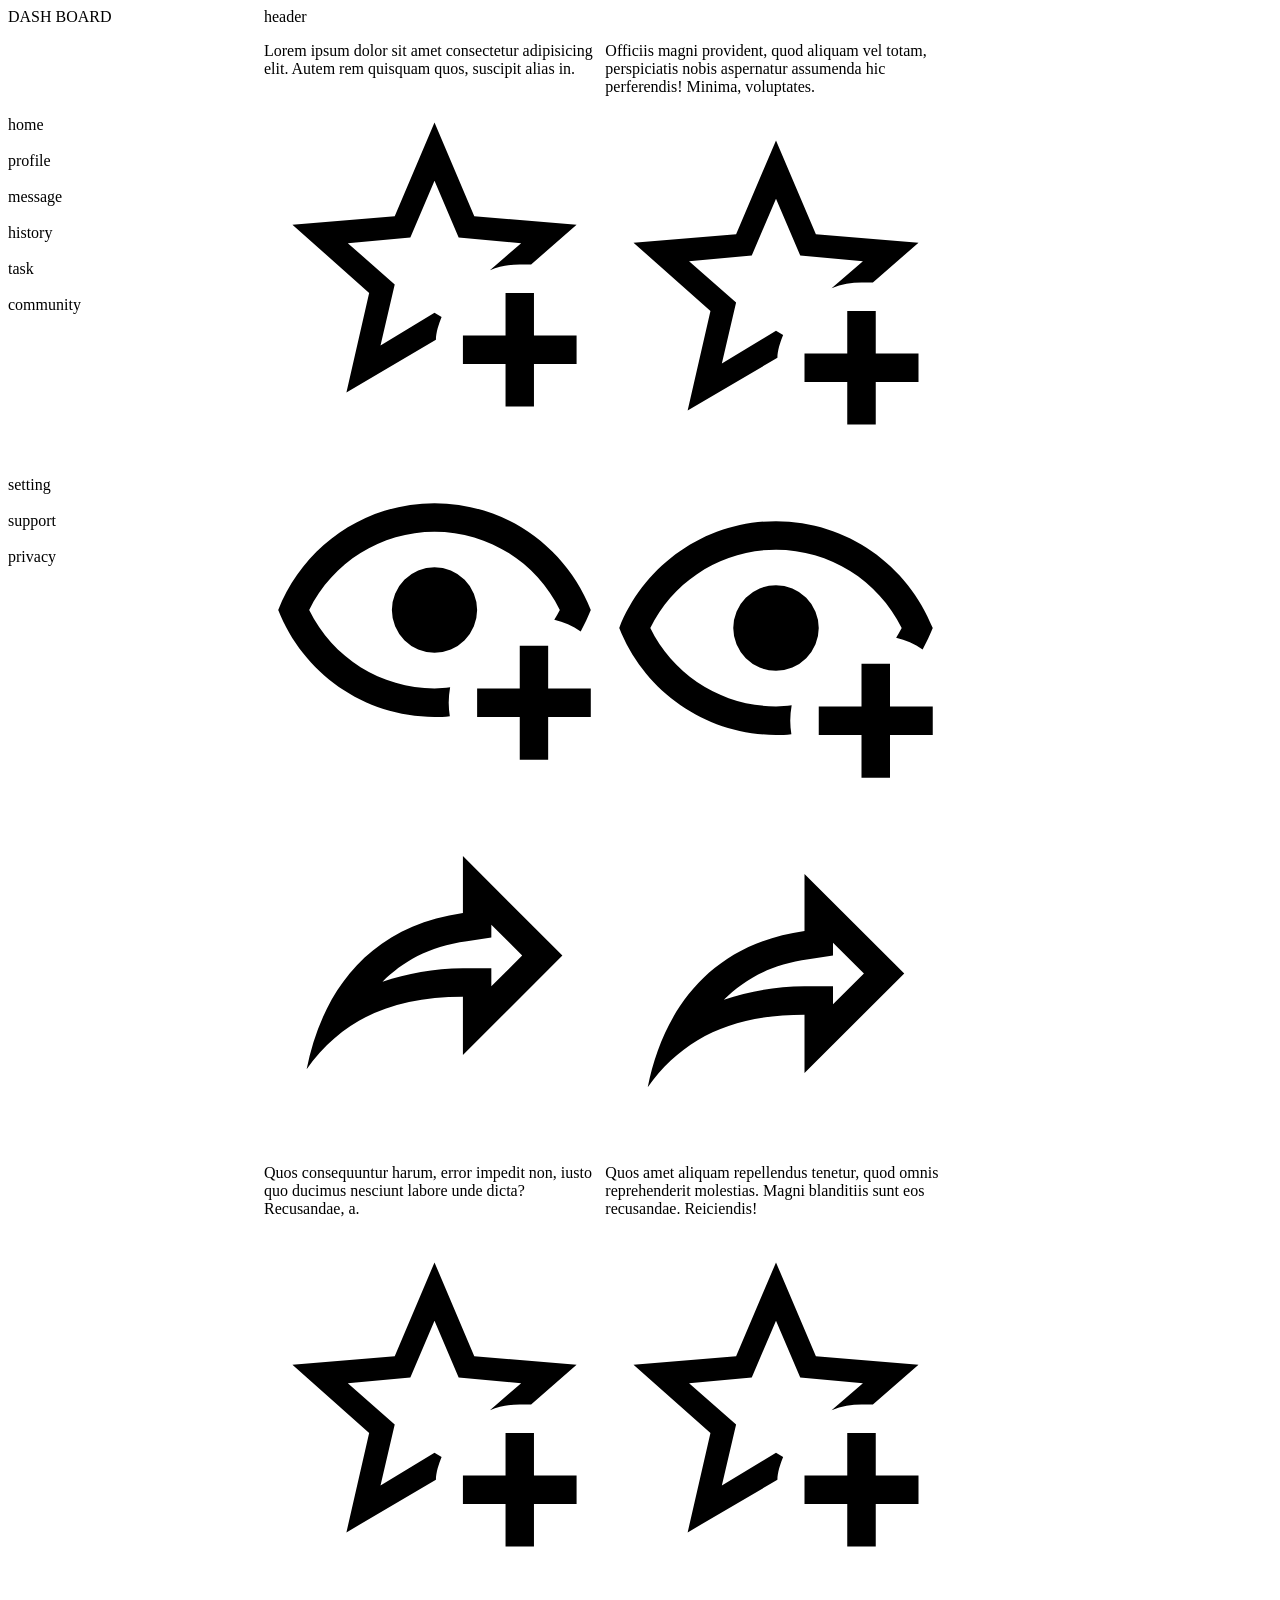
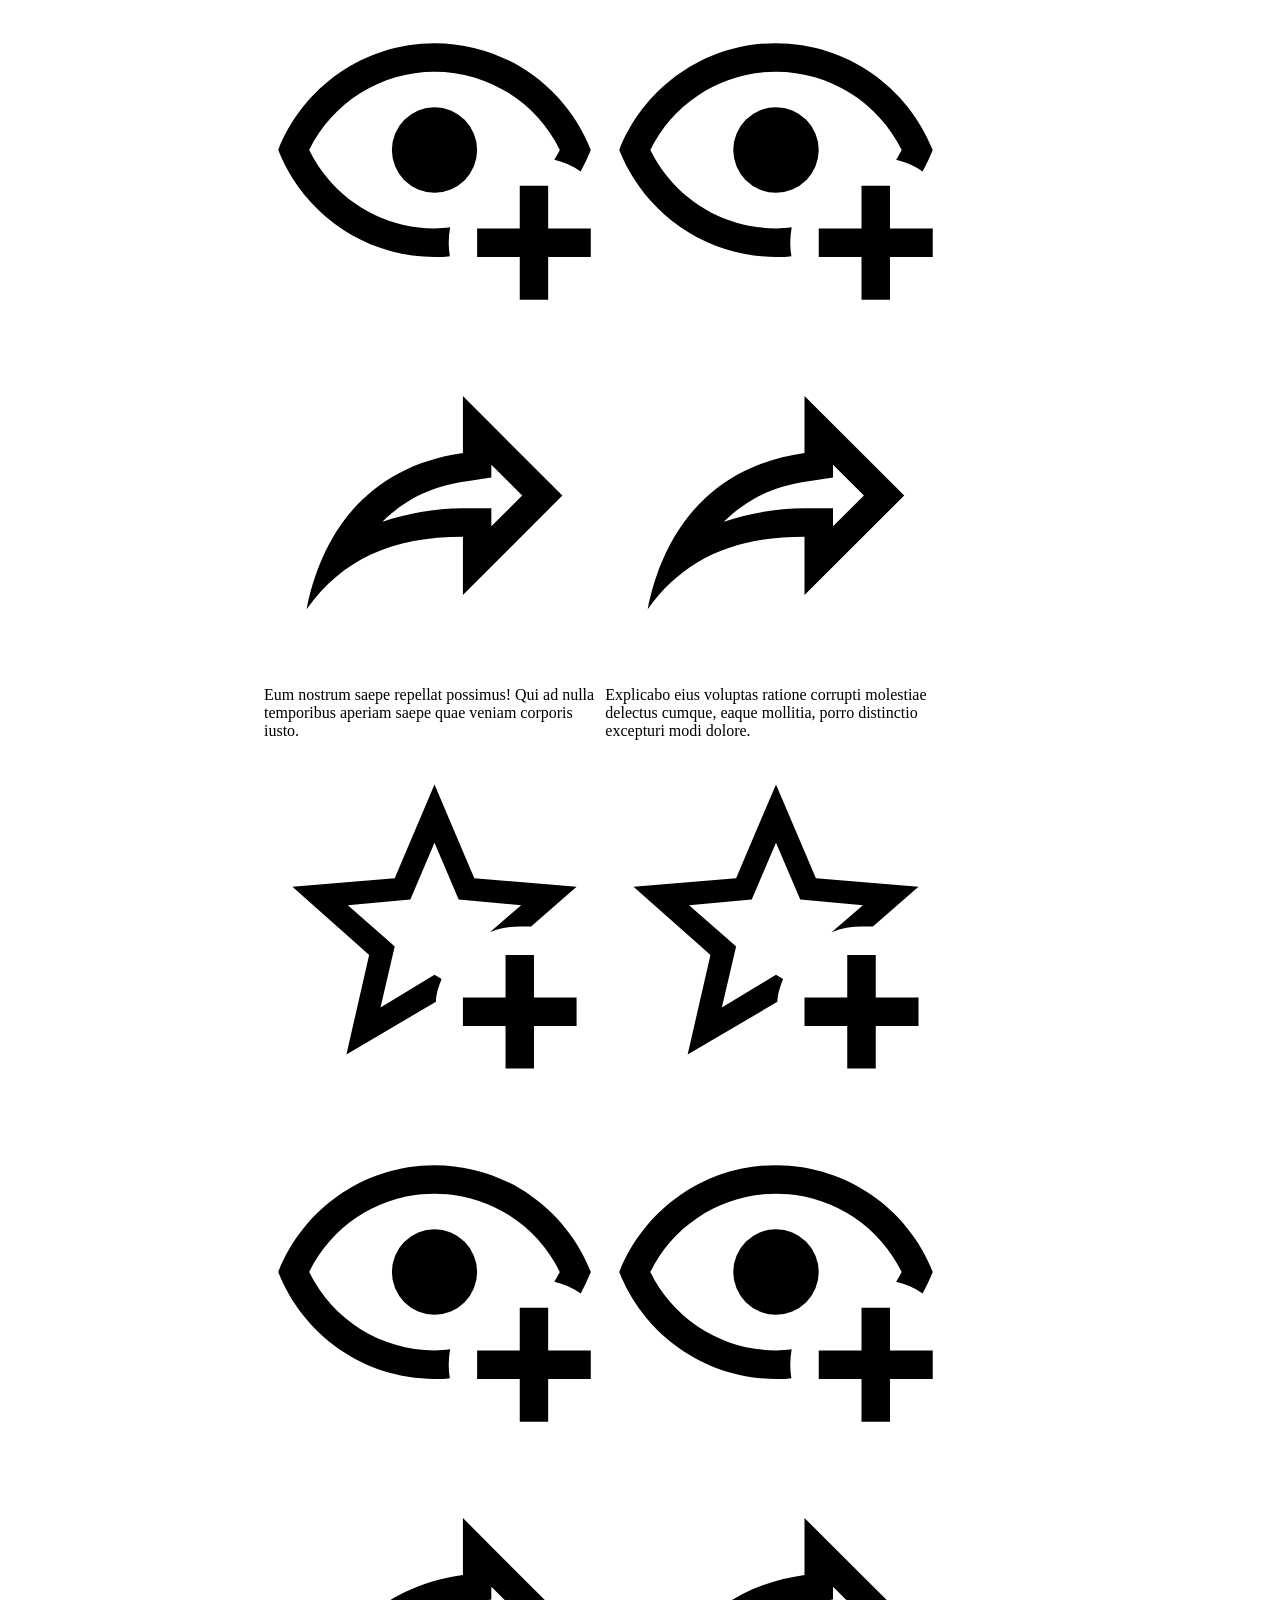
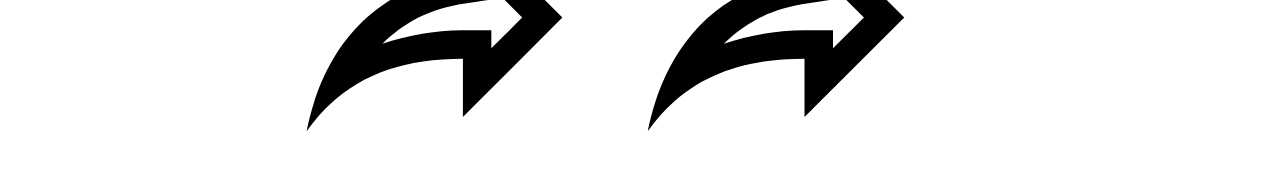
==== index.html @ f1c16de3 "working on add icons to cards" ====
<!DOCTYPE html>
<html lang="en">
<head>
    <meta charset="UTF-8">
    <meta name="viewport" content="width=device-width, initial-scale=1.0">
    <title>Document</title>
    <link rel="stylesheet" href="style.css">
</head>
<body>
    <div id="sidebar">
        <div id="dashboard">DASH BOARD</div>
        <div id="navigation">
            <div>
                <img src="" alt="">
                <div>home</div>
            </div>
            <div>
                <img src="" alt="">
                <div>profile</div>
            </div>
            <div>
                <img src="" alt="">
                <div>message</div>
            </div>
            <div>
                <img src="" alt="">
                <div>history</div>
            </div>
            <div>
                <img src="" alt="">
                <div>task</div>
            </div>
            <div>
                <img src="" alt="">
                <div>community</div>
            </div>
            
        </div>
        <div id="personal_brand">
                <div>
                    <img src="" alt="">
                    <div>setting</div>
                </div>
                <div>
                    <img src="" alt="">
                    <div>support</div>
                </div>
                <div>
                    <img src="" alt="">
                    <div>privacy</div>
                </div>
        </div>
    </div>
    <div>
        <div id="header">header</div>
        <div id="main_content">

                <div id="cards_container">
                    <div class="card">
                        <div>
                            <p class="project_heading"></p>
                            <p class="project_des">Lorem ipsum dolor sit amet consectetur adipisicing elit. Autem rem quisquam quos, suscipit alias in.</p>
                        </div>
                        <div><img src="svgs/star.svg" alt="star logo"><img src="svgs/eye.svg" alt="eye logo"><img src="svgs/share.svg" alt="share logo"></div>
                    </div>
                    <div class="card">
                        <div>
                            <p class="project_heading"></p>
                            <p class="project_des">Officiis magni provident, quod aliquam vel totam, perspiciatis nobis aspernatur assumenda hic perferendis! Minima, voluptates.</p>
                        </div>
                        <div><img src="svgs/star.svg" alt="star logo"><img src="svgs/eye.svg" alt="eye logo"><img src="svgs/share.svg" alt="share logo"></div>
                    </div>
                    <div class="card">
                        <div>
                            <p class="project_heading"></p>
                            <p class="project_des">Quos consequuntur harum, error impedit non, iusto quo ducimus nesciunt labore unde dicta? Recusandae, a.</p>
                        </div>
                        <div><img src="svgs/star.svg" alt="star logo"><img src="svgs/eye.svg" alt="eye logo"><img src="svgs/share.svg" alt="share logo"></div>
                    </div>
                    <div class="card">
                        <div>
                            <p class="project_heading"></p>
                            <p class="project_des">Quos amet aliquam repellendus tenetur, quod omnis reprehenderit molestias. Magni blanditiis sunt eos recusandae. Reiciendis!</p>
                        </div>
                        <div><img src="svgs/star.svg" alt="star logo"><img src="svgs/eye.svg" alt="eye logo"><img src="svgs/share.svg" alt="share logo"></div>
                    </div>
                    <div class="card">
                        <div>
                            <p class="project_heading"></p>
                            <p class="project_des">Eum nostrum saepe repellat possimus! Qui ad nulla temporibus aperiam saepe quae veniam corporis iusto.</p>
                        </div>
                        <div><img src="svgs/star.svg" alt="star logo"><img src="svgs/eye.svg" alt="eye logo"><img src="svgs/share.svg" alt="share logo"></div>
                    </div>
                    <div class="card">
                        <div>
                            <p class="project_heading"></p>
                            <p class="project_des">Explicabo eius voluptas ratione corrupti molestiae delectus cumque, eaque mollitia, porro distinctio excepturi modi dolore.</p>
                        </div>
                        <div><img src="svgs/star.svg" alt="star logo"><img src="svgs/eye.svg" alt="eye logo"><img src="svgs/share.svg" alt="share logo"></div>
                    </div>
                </div>
                <div id="extra_content">
                    <div class="extra"></div>
                    <div class="extra"></div>
                </div>
            

        </div>
    </div>
    
</body>
</html>
---- style.css ----
body{
    display:grid;
    grid-template-columns: 1fr 4fr;
    height: 100vh;
    width: 100vw;

}
#sidebar{
    height: 100vh;
    display:grid;
    grid-template-rows: 10% 40% 50%;



}   
#main_content
{
    display:grid;
    grid-template-columns: 2fr 1fr;


}
#cards_container{
    display:grid;
    grid-template-columns: repeat(2, 1fr);
    grid-template-rows: repeat(3, 1fr);

}
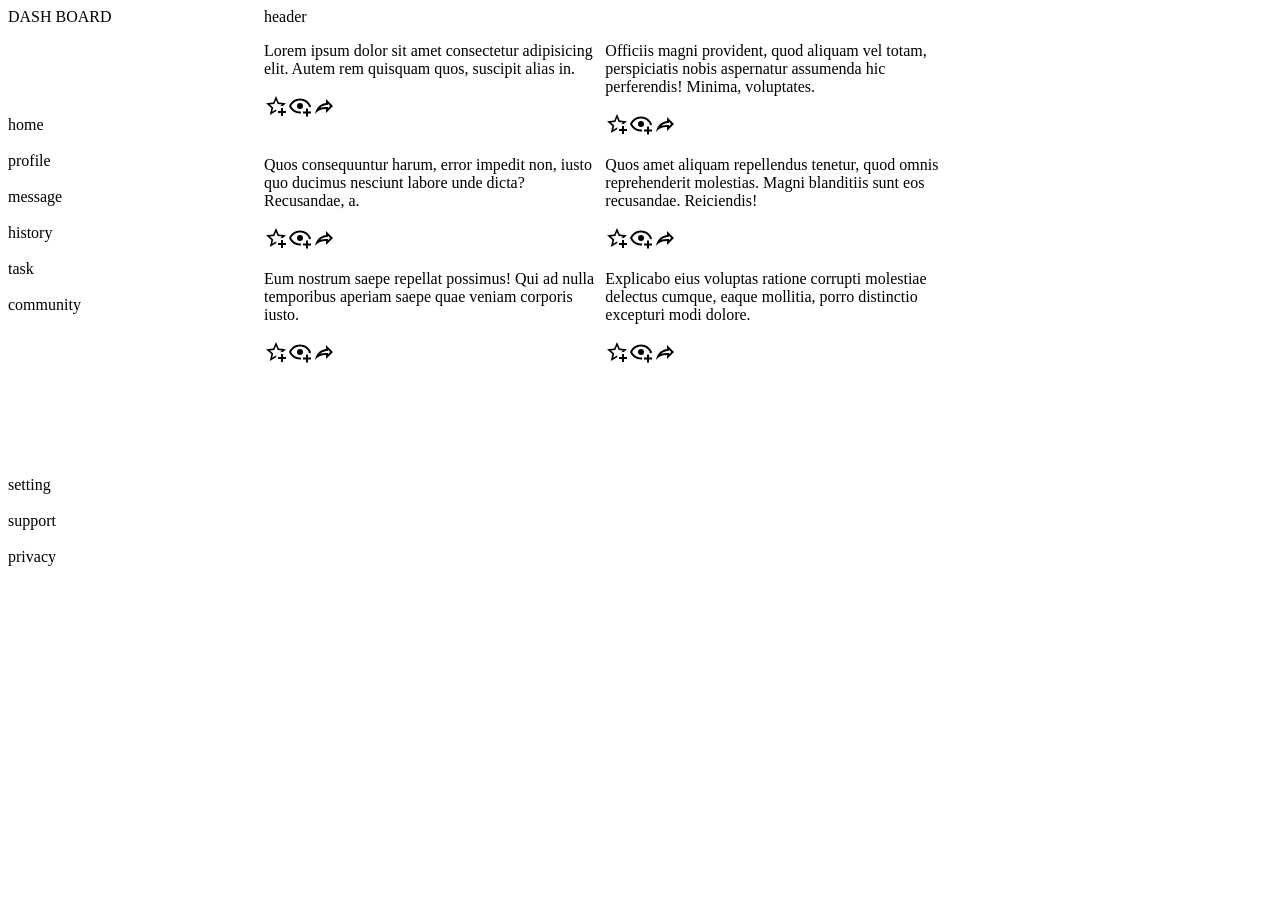
==== commit 0a3558ab: "adding icon class to remaining svgs" ====
--- a/index.html
+++ b/index.html
@@ -61,42 +61,42 @@
                             <p class="project_heading"></p>
                             <p class="project_des">Lorem ipsum dolor sit amet consectetur adipisicing elit. Autem rem quisquam quos, suscipit alias in.</p>
                         </div>
-                        <div><img src="svgs/star.svg" alt="star logo"><img src="svgs/eye.svg" alt="eye logo"><img src="svgs/share.svg" alt="share logo"></div>
+                        <div><img class="icon"  src="svgs/star.svg" alt="star logo"><img class="icon" src="svgs/eye.svg" alt="eye logo"><img  class="icon" src="svgs/share.svg" alt="share logo"></div>
                     </div>
                     <div class="card">
                         <div>
                             <p class="project_heading"></p>
                             <p class="project_des">Officiis magni provident, quod aliquam vel totam, perspiciatis nobis aspernatur assumenda hic perferendis! Minima, voluptates.</p>
                         </div>
-                        <div><img src="svgs/star.svg" alt="star logo"><img src="svgs/eye.svg" alt="eye logo"><img src="svgs/share.svg" alt="share logo"></div>
+                        <div><img class="icon" src="svgs/star.svg" alt="star logo"><img class="icon" src="svgs/eye.svg" alt="eye logo"><img class="icon" src="svgs/share.svg" alt="share logo"></div>
                     </div>
                     <div class="card">
                         <div>
                             <p class="project_heading"></p>
                             <p class="project_des">Quos consequuntur harum, error impedit non, iusto quo ducimus nesciunt labore unde dicta? Recusandae, a.</p>
                         </div>
-                        <div><img src="svgs/star.svg" alt="star logo"><img src="svgs/eye.svg" alt="eye logo"><img src="svgs/share.svg" alt="share logo"></div>
+                        <div><img class="icon" src="svgs/star.svg" alt="star logo"><img class="icon" src="svgs/eye.svg" alt="eye logo"><img class="icon" src="svgs/share.svg" alt="share logo"></div>
                     </div>
                     <div class="card">
                         <div>
                             <p class="project_heading"></p>
                             <p class="project_des">Quos amet aliquam repellendus tenetur, quod omnis reprehenderit molestias. Magni blanditiis sunt eos recusandae. Reiciendis!</p>
                         </div>
-                        <div><img src="svgs/star.svg" alt="star logo"><img src="svgs/eye.svg" alt="eye logo"><img src="svgs/share.svg" alt="share logo"></div>
+                        <div><img class="icon" src="svgs/star.svg" alt="star logo"><img class="icon" src="svgs/eye.svg" alt="eye logo"><img class="icon" src="svgs/share.svg" alt="share logo"></div>
                     </div>
                     <div class="card">
                         <div>
                             <p class="project_heading"></p>
                             <p class="project_des">Eum nostrum saepe repellat possimus! Qui ad nulla temporibus aperiam saepe quae veniam corporis iusto.</p>
                         </div>
-                        <div><img src="svgs/star.svg" alt="star logo"><img src="svgs/eye.svg" alt="eye logo"><img src="svgs/share.svg" alt="share logo"></div>
+                        <div><img class="icon"  src="svgs/star.svg" alt="star logo"><img class="icon" src="svgs/eye.svg" alt="eye logo"><img class="icon" src="svgs/share.svg" alt="share logo"></div>
                     </div>
                     <div class="card">
                         <div>
                             <p class="project_heading"></p>
                             <p class="project_des">Explicabo eius voluptas ratione corrupti molestiae delectus cumque, eaque mollitia, porro distinctio excepturi modi dolore.</p>
                         </div>
-                        <div><img src="svgs/star.svg" alt="star logo"><img src="svgs/eye.svg" alt="eye logo"><img src="svgs/share.svg" alt="share logo"></div>
+                        <div><img class="icon" src="svgs/star.svg" alt="star logo"><img class="icon" src="svgs/eye.svg" alt="eye logo"><img class="icon" src="svgs/share.svg" alt="share logo"></div>
                     </div>
                 </div>
                 <div id="extra_content">
--- a/style.css
+++ b/style.css
@@ -26,4 +26,7 @@
     grid-template-rows: repeat(3, 1fr);
 
 }
-
+.icon{
+    width: 24px;
+    height: 24px;
+}
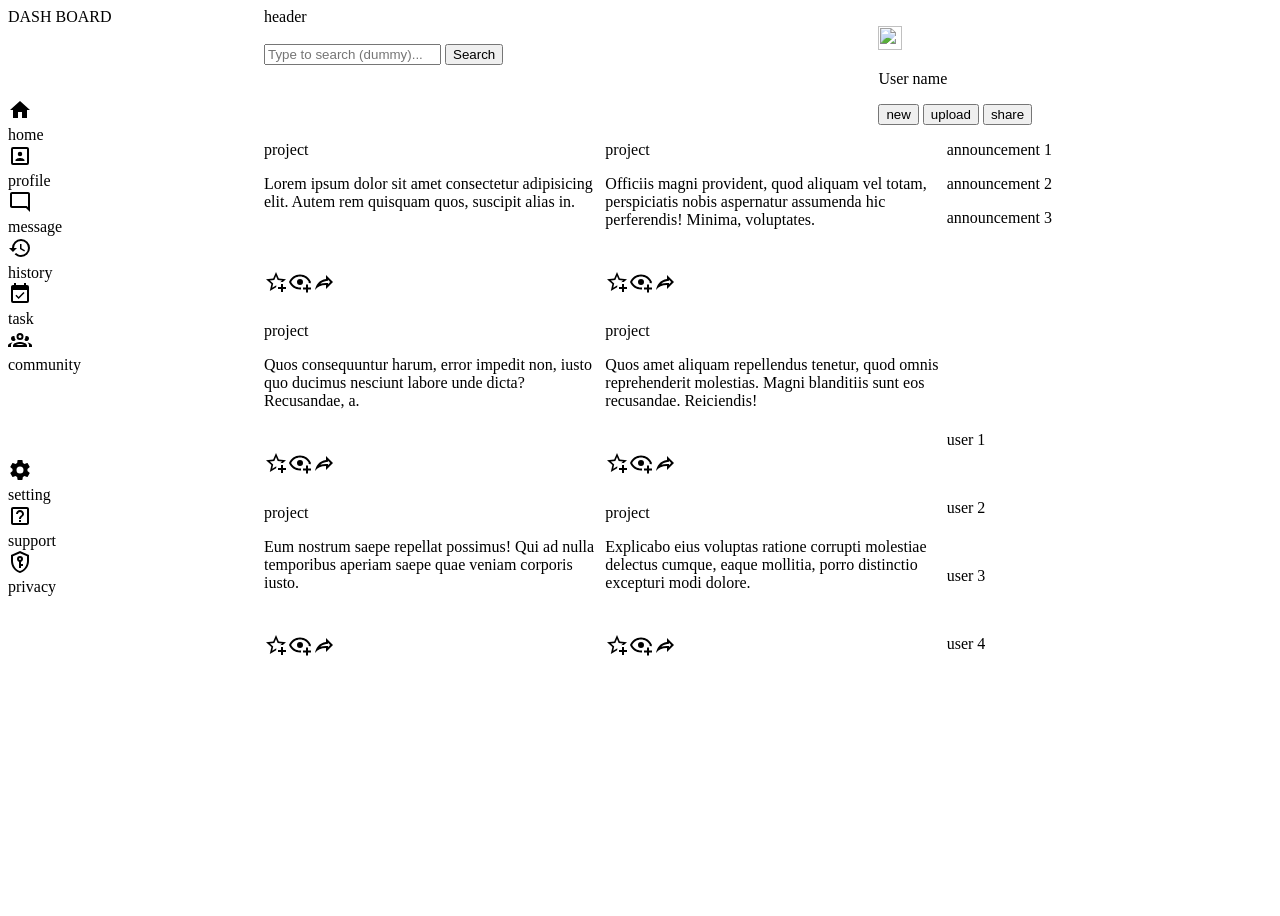
==== commit b7a06942: "defined header elements" ====
--- a/index.html
+++ b/index.html
@@ -11,97 +11,180 @@
         <div id="dashboard">DASH BOARD</div>
         <div id="navigation">
             <div>
-                <img src="" alt="">
+                <img class='icon' src="svgs/home.svg" alt="">
                 <div>home</div>
             </div>
             <div>
-                <img src="" alt="">
+                <img class='icon' src="svgs/profile.svg" alt="">
                 <div>profile</div>
             </div>
             <div>
-                <img src="" alt="">
+                <img class='icon' src="svgs/message.svg" alt="">
                 <div>message</div>
             </div>
             <div>
-                <img src="" alt="">
+                <img class='icon' src="svgs/history.svg" alt="">
                 <div>history</div>
             </div>
             <div>
-                <img src="" alt="">
+                <img class='icon' src="svgs/task.svg" alt="">
                 <div>task</div>
             </div>
             <div>
-                <img src="" alt="">
+                <img class='icon' src="svgs/community.svg" alt="">
                 <div>community</div>
             </div>
             
         </div>
         <div id="personal_brand">
                 <div>
-                    <img src="" alt="">
+                    <img class='icon' src="svgs/setting.svg" alt="">
                     <div>setting</div>
                 </div>
                 <div>
-                    <img src="" alt="">
+                    <img class='icon' src="svgs/support.svg" alt="">
                     <div>support</div>
                 </div>
                 <div>
-                    <img src="" alt="">
+                    <img class='icon' src="svgs/privacy.svg" alt="">
                     <div>privacy</div>
                 </div>
         </div>
     </div>
     <div>
-        <div id="header">header</div>
+        <div id="header">header
+            <div class="upper">
+                <div>
+                    <img src="" alt="">
+                    <div>
+                        <search>
+                              <!-- 1. Changed action to '#' and added an inline layout preventer -->
+                              <form onsubmit="return false;" class="search-container">
+                                <div class="search-wrapper">
+                                  <input 
+                                    type="search" 
+                                    placeholder="Type to search (dummy)..." 
+                                    aria-label="Search site"
+                                    required
+                                  />
+                                  <!-- 2. Changed type to 'button' so it does not submit a form -->
+                                  <button type="button" class="search-btn">Search</button>
+                                </div>
+                              </form>
+                        </search>
+                    </div>
+                </div>
+                <div>
+                    <img src="" alt="" class="icon"><img src="" alt="" class="it_user_dp">
+                    <p class="it_user_name"> User name</p>
+                </div>
+            </div>
+            <div class="lower">
+                <div class="hi">
+                    <div class="dp">
+                        <img src="" alt="">             
+                    </div>
+                    <div>
+                        <div></div>
+                        <div></div>
+                    </div>
+                </div>
+                <div class="btns">
+                    <button>new</button>
+                    <button>upload</button>
+                    <button>share</button>
+                </div>
+            </div>
+        </div>
         <div id="main_content">
 
                 <div id="cards_container">
                     <div class="card">
                         <div>
-                            <p class="project_heading"></p>
+                            <p class="project_heading">project</p>
                             <p class="project_des">Lorem ipsum dolor sit amet consectetur adipisicing elit. Autem rem quisquam quos, suscipit alias in.</p>
                         </div>
                         <div><img class="icon"  src="svgs/star.svg" alt="star logo"><img class="icon" src="svgs/eye.svg" alt="eye logo"><img  class="icon" src="svgs/share.svg" alt="share logo"></div>
                     </div>
                     <div class="card">
                         <div>
-                            <p class="project_heading"></p>
+                            <p class="project_heading">project </p>
                             <p class="project_des">Officiis magni provident, quod aliquam vel totam, perspiciatis nobis aspernatur assumenda hic perferendis! Minima, voluptates.</p>
                         </div>
                         <div><img class="icon" src="svgs/star.svg" alt="star logo"><img class="icon" src="svgs/eye.svg" alt="eye logo"><img class="icon" src="svgs/share.svg" alt="share logo"></div>
                     </div>
                     <div class="card">
                         <div>
-                            <p class="project_heading"></p>
+                            <p class="project_heading">project </p>
                             <p class="project_des">Quos consequuntur harum, error impedit non, iusto quo ducimus nesciunt labore unde dicta? Recusandae, a.</p>
                         </div>
                         <div><img class="icon" src="svgs/star.svg" alt="star logo"><img class="icon" src="svgs/eye.svg" alt="eye logo"><img class="icon" src="svgs/share.svg" alt="share logo"></div>
                     </div>
                     <div class="card">
                         <div>
-                            <p class="project_heading"></p>
+                            <p class="project_heading"> project</p>
                             <p class="project_des">Quos amet aliquam repellendus tenetur, quod omnis reprehenderit molestias. Magni blanditiis sunt eos recusandae. Reiciendis!</p>
                         </div>
                         <div><img class="icon" src="svgs/star.svg" alt="star logo"><img class="icon" src="svgs/eye.svg" alt="eye logo"><img class="icon" src="svgs/share.svg" alt="share logo"></div>
                     </div>
                     <div class="card">
                         <div>
-                            <p class="project_heading"></p>
+                            <p class="project_heading">project</p>
                             <p class="project_des">Eum nostrum saepe repellat possimus! Qui ad nulla temporibus aperiam saepe quae veniam corporis iusto.</p>
                         </div>
                         <div><img class="icon"  src="svgs/star.svg" alt="star logo"><img class="icon" src="svgs/eye.svg" alt="eye logo"><img class="icon" src="svgs/share.svg" alt="share logo"></div>
                     </div>
                     <div class="card">
                         <div>
-                            <p class="project_heading"></p>
+                            <p class="project_heading"> project</p>
                             <p class="project_des">Explicabo eius voluptas ratione corrupti molestiae delectus cumque, eaque mollitia, porro distinctio excepturi modi dolore.</p>
                         </div>
                         <div><img class="icon" src="svgs/star.svg" alt="star logo"><img class="icon" src="svgs/eye.svg" alt="eye logo"><img class="icon" src="svgs/share.svg" alt="share logo"></div>
                     </div>
                 </div>
                 <div id="extra_content">
-                    <div class="extra"></div>
-                    <div class="extra"></div>
+                    <div class="extra announcements">
+                        <div class="announ">
+                            <p class="announ_h"> announcement 1</p>
+                            <p></p>
+                        </div>
+                        <div class="announ">
+                            <p class="announ_h"> announcement 2</p>
+                            <p></p>
+                        </div>
+                        <div class="announ">
+                            <p class="announ_h"> announcement 3</p>
+                            <p></p>
+                        </div>
+                    </div>
+                    <div class="extra trending"><div>
+                        <div><img src="" alt=""></div>
+                        <div>
+                            <p class="user_name">user 1</p>
+                            <p></p>
+                        </div>
+                    </div>
+                    <div>
+                        <div><img src="" alt=""></div>
+                        <div>
+                            <p class="user_name">user 2 </p>
+                            <p></p>
+                        </div>
+                    </div>
+                    <div>
+                        <div><img src="" alt=""></div>
+                        <div>
+                            <p class="user_name">user 3</p>
+                            <p></p>
+                        </div>
+                    </div>
+                    <div>
+                        <div><img src="" alt=""></div>
+                        <div>
+                            <p class="user_name">user 4</p>
+                            <p></p>
+                        </div>
+                    </div></div>
                 </div>
             
 
--- a/style.css
+++ b/style.css
@@ -30,3 +30,19 @@
     width: 24px;
     height: 24px;
 }
+.card{
+    display: grid;
+    grid-template-rows:4fr 1fr;
+}
+#extra_content{
+    display:grid;
+    grid-template-rows: repeat(2, 1fr);
+}
+.lower{
+    display:grid;
+    grid-template-columns: 60% 40%;
+}
+.upper{
+    display:grid;
+    grid-template-columns: 60% 40%;
+}
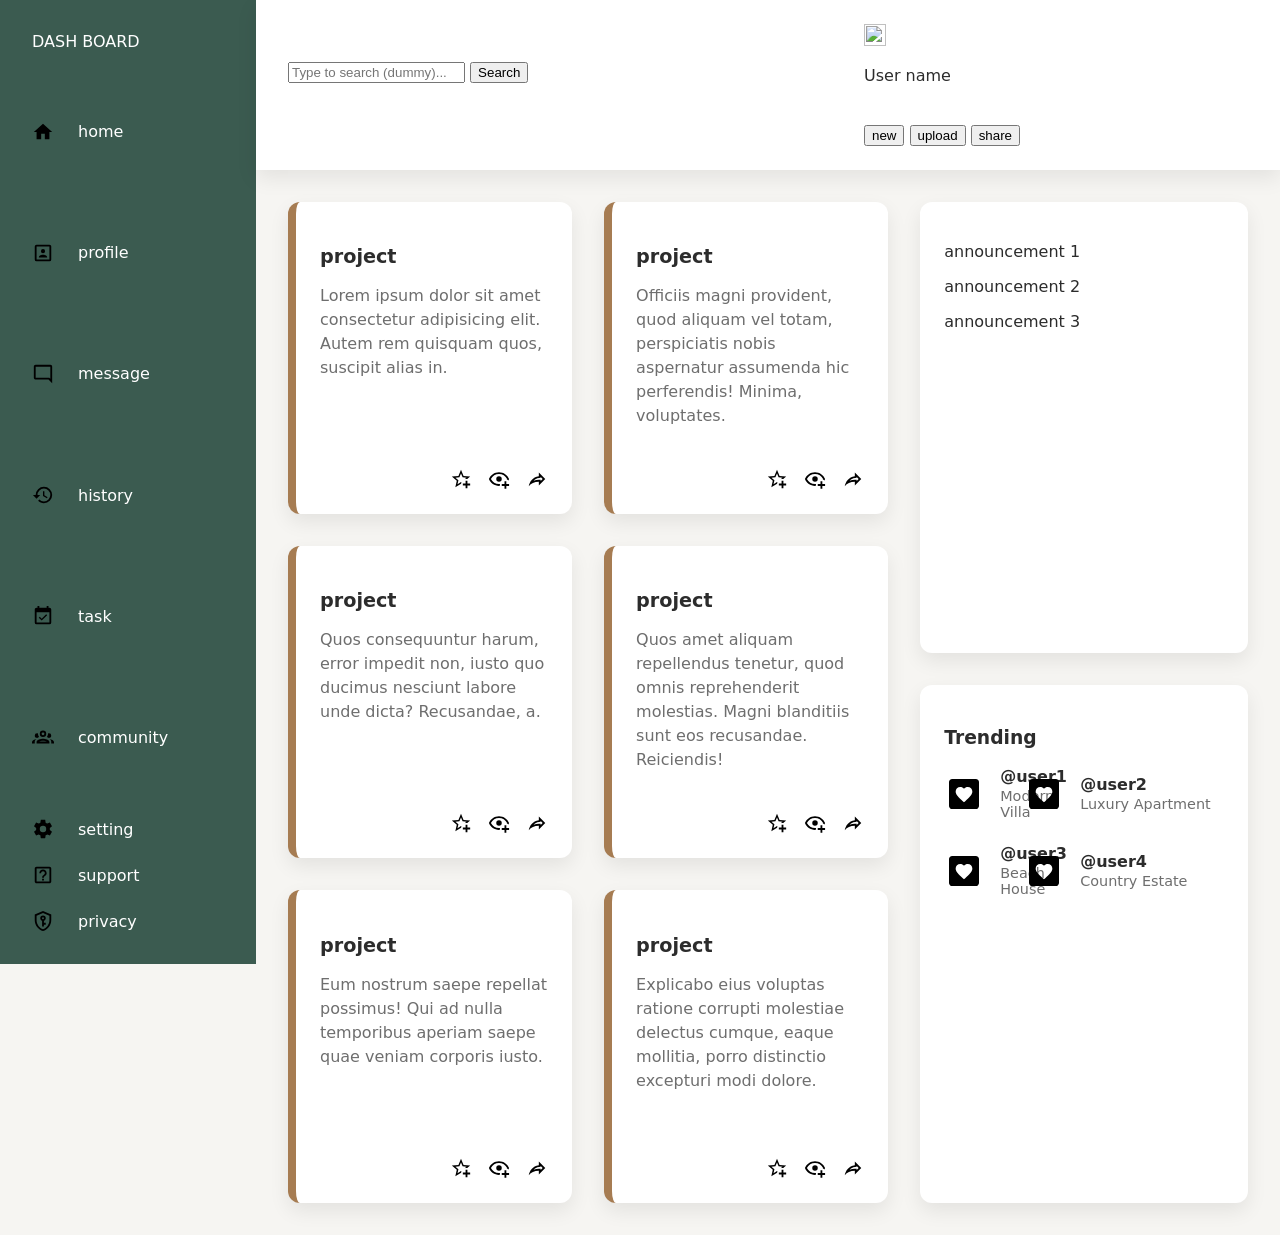
==== commit 8b0e6df8: "added custom properties" ====
--- a/index.html
+++ b/index.html
@@ -10,49 +10,49 @@
     <div id="sidebar">
         <div id="dashboard">DASH BOARD</div>
         <div id="navigation">
-            <div>
+            <div class="icon_">
                 <img class='icon' src="svgs/home.svg" alt="">
                 <div>home</div>
             </div>
-            <div>
+            <div class="icon_">
                 <img class='icon' src="svgs/profile.svg" alt="">
                 <div>profile</div>
             </div>
-            <div>
+            <div class="icon_">
                 <img class='icon' src="svgs/message.svg" alt="">
                 <div>message</div>
             </div>
-            <div>
+            <div class="icon_">
                 <img class='icon' src="svgs/history.svg" alt="">
                 <div>history</div>
             </div>
-            <div>
+            <div class="icon_">
                 <img class='icon' src="svgs/task.svg" alt="">
                 <div>task</div>
             </div>
-            <div>
+            <div class="icon_">
                 <img class='icon' src="svgs/community.svg" alt="">
                 <div>community</div>
             </div>
             
         </div>
         <div id="personal_brand">
-                <div>
+                <div class="icon_">
                     <img class='icon' src="svgs/setting.svg" alt="">
                     <div>setting</div>
                 </div>
-                <div>
+                <div class="icon_">
                     <img class='icon' src="svgs/support.svg" alt="">
                     <div>support</div>
                 </div>
-                <div>
+                <div class="icon_">
                     <img class='icon' src="svgs/privacy.svg" alt="">
                     <div>privacy</div>
                 </div>
         </div>
     </div>
     <div>
-        <div id="header">header
+        <div id="header">
             <div class="upper">
                 <div>
                     <img src="" alt="">
@@ -104,42 +104,42 @@
                             <p class="project_heading">project</p>
                             <p class="project_des">Lorem ipsum dolor sit amet consectetur adipisicing elit. Autem rem quisquam quos, suscipit alias in.</p>
                         </div>
-                        <div><img class="icon"  src="svgs/star.svg" alt="star logo"><img class="icon" src="svgs/eye.svg" alt="eye logo"><img  class="icon" src="svgs/share.svg" alt="share logo"></div>
+                        <div class="icon_con"><img class="icon"  src="svgs/star.svg" alt="star logo"><img class="icon" src="svgs/eye.svg" alt="eye logo"><img  class="icon" src="svgs/share.svg" alt="share logo"></div>
                     </div>
                     <div class="card">
                         <div>
                             <p class="project_heading">project </p>
                             <p class="project_des">Officiis magni provident, quod aliquam vel totam, perspiciatis nobis aspernatur assumenda hic perferendis! Minima, voluptates.</p>
                         </div>
-                        <div><img class="icon" src="svgs/star.svg" alt="star logo"><img class="icon" src="svgs/eye.svg" alt="eye logo"><img class="icon" src="svgs/share.svg" alt="share logo"></div>
+                        <div class="icon_con"><img class="icon" src="svgs/star.svg" alt="star logo"><img class="icon" src="svgs/eye.svg" alt="eye logo"><img class="icon" src="svgs/share.svg" alt="share logo"></div>
                     </div>
                     <div class="card">
                         <div>
                             <p class="project_heading">project </p>
                             <p class="project_des">Quos consequuntur harum, error impedit non, iusto quo ducimus nesciunt labore unde dicta? Recusandae, a.</p>
                         </div>
-                        <div><img class="icon" src="svgs/star.svg" alt="star logo"><img class="icon" src="svgs/eye.svg" alt="eye logo"><img class="icon" src="svgs/share.svg" alt="share logo"></div>
+                        <div class="icon_con"><img class="icon" src="svgs/star.svg" alt="star logo"><img class="icon" src="svgs/eye.svg" alt="eye logo"><img class="icon" src="svgs/share.svg" alt="share logo"></div>
                     </div>
                     <div class="card">
                         <div>
                             <p class="project_heading"> project</p>
                             <p class="project_des">Quos amet aliquam repellendus tenetur, quod omnis reprehenderit molestias. Magni blanditiis sunt eos recusandae. Reiciendis!</p>
                         </div>
-                        <div><img class="icon" src="svgs/star.svg" alt="star logo"><img class="icon" src="svgs/eye.svg" alt="eye logo"><img class="icon" src="svgs/share.svg" alt="share logo"></div>
+                        <div class="icon_con"><img class="icon" src="svgs/star.svg" alt="star logo"><img class="icon" src="svgs/eye.svg" alt="eye logo"><img class="icon" src="svgs/share.svg" alt="share logo"></div>
                     </div>
                     <div class="card">
                         <div>
                             <p class="project_heading">project</p>
                             <p class="project_des">Eum nostrum saepe repellat possimus! Qui ad nulla temporibus aperiam saepe quae veniam corporis iusto.</p>
                         </div>
-                        <div><img class="icon"  src="svgs/star.svg" alt="star logo"><img class="icon" src="svgs/eye.svg" alt="eye logo"><img class="icon" src="svgs/share.svg" alt="share logo"></div>
+                        <div class="icon_con"><img class="icon"  src="svgs/star.svg" alt="star logo"><img class="icon" src="svgs/eye.svg" alt="eye logo"><img class="icon" src="svgs/share.svg" alt="share logo"></div>
                     </div>
                     <div class="card">
                         <div>
                             <p class="project_heading"> project</p>
                             <p class="project_des">Explicabo eius voluptas ratione corrupti molestiae delectus cumque, eaque mollitia, porro distinctio excepturi modi dolore.</p>
                         </div>
-                        <div><img class="icon" src="svgs/star.svg" alt="star logo"><img class="icon" src="svgs/eye.svg" alt="eye logo"><img class="icon" src="svgs/share.svg" alt="share logo"></div>
+                        <div class="icon_con"><img class="icon" src="svgs/star.svg" alt="star logo"><img class="icon" src="svgs/eye.svg" alt="eye logo"><img class="icon" src="svgs/share.svg" alt="share logo"></div>
                     </div>
                 </div>
                 <div id="extra_content">
@@ -157,39 +157,52 @@
                             <p></p>
                         </div>
                     </div>
-                    <div class="extra trending"><div>
-                        <div><img src="" alt=""></div>
-                        <div>
-                            <p class="user_name">user 1</p>
-                            <p></p>
-                        </div>
-                    </div>
-                    <div>
-                        <div><img src="" alt=""></div>
-                        <div>
-                            <p class="user_name">user 2 </p>
-                            <p></p>
-                        </div>
-                    </div>
-                    <div>
-                        <div><img src="" alt=""></div>
-                        <div>
-                            <p class="user_name">user 3</p>
-                            <p></p>
-                        </div>
-                    </div>
-                    <div>
-                        <div><img src="" alt=""></div>
-                        <div>
-                            <p class="user_name">user 4</p>
-                            <p></p>
-                        </div>
-                    </div></div>
-                </div>
-            
+                    
+                
+                    <div class="extra">
+                            <h3>Trending</h3>
 
-        </div>
-    </div>
+                            <div class="trending">
+                            
+                            <div class="trend_user">
+                                <img class="icon" src="svgs/heart.svg" alt="User 1">
+                                <div>
+                                    <p class="user_name">@user1</p>
+                                    <p class="user_project">Modern Villa</p>
+                                </div>
+                            </div>
+                        
+                            <div class="trend_user">
+                                <img class="icon" src="svgs/heart.svg" alt="User 2">
+                                <div>
+                                    <p class="user_name">@user2</p>
+                                    <p class="user_project">Luxury Apartment</p>
+                                </div>
+                            </div>
+                        
+                            <div class="trend_user">
+                                <img class="icon" src="svgs/heart.svg" alt="User 3">
+                                <div>
+                                    <p class="user_name">@user3</p>
+                                    <p class="user_project">Beach House</p>
+                                </div>
+                            </div>
+                        
+                            <div class="trend_user">
+                                <img class="icon" src="svgs/heart.svg" alt="User 4">
+                                <div>
+                                    <p class="user_name">@user4</p>
+                                    <p class="user_project">Country Estate</p>
+                                </div>
+                            </div>
+                        
+                    
+                            </div>
+                    </div>
+                        
+                
+                    
+                </div>
     
 </body>
 </html>
--- a/style.css
+++ b/style.css
@@ -1,14 +1,57 @@
+:root{
+    /* Backgrounds */
+    --bg: #F6F5F2;
+    --surface: #FFFFFF;
+    --sidebar: #3B5B50;
+    --sidebar-hover: #4B7063;
+
+    /* Accent */
+    --primary: #A67C52;
+    --primary-light: #C89B6D;
+
+    /* Text */
+    --text: #2C2C2C;
+    --text-light: #6E6E6E;
+    --white: #FFFFFF;
+
+    /* Borders & Shadow */
+    --border: #E7E4DD;
+    --shadow: 0 8px 20px rgba(0,0,0,.08);
+
+    /* Spacing */
+    --xs: .25rem;
+    --sm: .5rem;
+    --md: 1rem;
+    --lg: 1.5rem;
+    --xl: 2rem;
+
+    /* Radius */
+    --radius: 12px;
+}
 body{
     display:grid;
     grid-template-columns: 1fr 4fr;
     height: 100vh;
-    width: 100vw;
+    
+    margin:0;
+   
+    background:var(--bg);
+    color:var(--text);
+    font-family:system-ui,sans-serif;
 
 }
 #sidebar{
     height: 100vh;
     display:grid;
-    grid-template-rows: 10% 40% 50%;
+    grid-template-rows:auto 1fr auto;
+    background:var(--sidebar);
+    color:var(--white);
+
+    padding:var(--xl);
+
+    
+    
+    gap:var(--xl);
 
 
 
@@ -16,33 +59,138 @@
 #main_content
 {
     display:grid;
-    grid-template-columns: 2fr 1fr;
+    grid-template-columns: 2.5fr 1fr;
+    gap:var(--xl);
+
+    padding:var(--xl);
+}
 
 
-}
+
 #cards_container{
     display:grid;
     grid-template-columns: repeat(2, 1fr);
     grid-template-rows: repeat(3, 1fr);
+    gap:var(--xl);
 
 }
 .icon{
-    width: 24px;
-    height: 24px;
+    width: 22px;
+    height: 22px;
 }
 .card{
     display: grid;
-    grid-template-rows:4fr 1fr;
+    grid-template-rows:1fr auto;
+   
+    background:var(--surface);
+
+    border-left:8px solid var(--primary);
+
+    border-radius:var(--radius);
+
+    padding:var(--lg);
+
+    
+
+    box-shadow:var(--shadow);
 }
+
 #extra_content{
     display:grid;
-    grid-template-rows: repeat(2, 1fr);
+    gap:var(--xl);
+
 }
-.lower{
-    display:grid;
-    grid-template-columns: 60% 40%;
-}
+.lower,
 .upper{
     display:grid;
     grid-template-columns: 60% 40%;
+    align-items:center;
+}
+.icon_{
+    display:grid;
+    grid-template-columns:30px 1fr;
+    align-items: center;
+    gap:var(--md);
+
+    cursor:pointer;
+}
+.icon_con{
+    display:flex;
+
+    justify-content:flex-end;
+
+    gap:var(--md);
+
+    margin-top:var(--lg);
+}   
+.trending {
+    display:grid;
+    grid-template-columns: 20% 80%;
+}
+#navigation,
+#personal_brand{
+    display:grid;
+    gap:var(--lg);
+}
+#header{background:var(--surface);
+
+    padding:var(--lg) var(--xl);
+
+    box-shadow:var(--shadow);
+
+    display:grid;
+    gap:var(--lg);
+}
+.project_heading{
+    font-size:1.2rem;
+    font-weight:700;
+
+    margin-bottom:var(--sm);
+}
+.project_des{
+    color:var(--text-light);
+
+    line-height:1.5;
+}
+
+.trending > div{
+    display:grid;
+    grid-template-columns:40px 1fr;
+    align-items:center;
+    gap:var(--md);
+}
+.extra{
+    background: var(--surface);
+    padding: var(--lg);
+    border-radius: var(--radius);
+    box-shadow: var(--shadow);
+}
+
+.trending{
+    display: grid;
+    gap: var(--lg);
+}
+
+.trend_user{
+    display: grid;
+    grid-template-columns: 40px 1fr;
+    gap: var(--md);
+    align-items: center;
+}
+
+.trend_user img{
+    width: 40px;
+    height: 40px;
+    border-radius: 50%;
+}
+
+.user_name{
+    margin: 0;
+    font-weight: 600;
+}
+
+.user_project{
+    margin: 2px 0 0;
+    color: var(--text-light);
+    font-size: 0.9rem;
 }
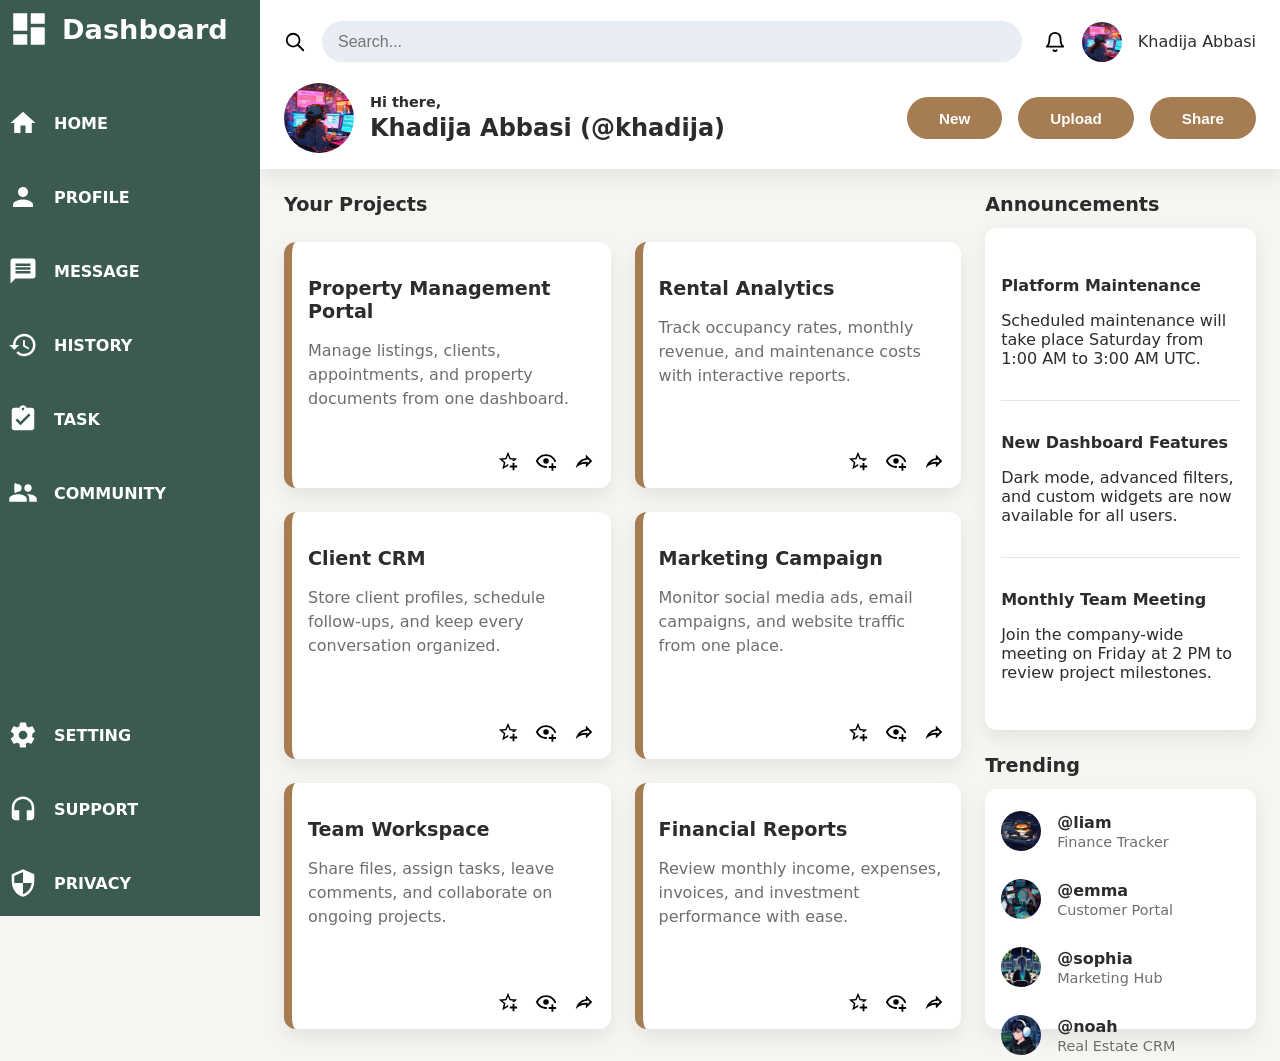
==== commit bbe2200a: "modified svgs sourced dps filled in info to make this more attractive" ====
--- a/index.html
+++ b/index.html
@@ -8,201 +8,248 @@
 </head>
 <body>
     <div id="sidebar">
-        <div id="dashboard">DASH BOARD</div>
+        <div id="dashboard">
+            <svg class= "dashboard_icon"xmlns="http://w3.org" viewBox="0 0 24 24" fill="#FFFFFF">
+              <path d="M3 13h8V3H3v10zm0 8h8v-6H3v6zm10 0h8V11h-8v10zm0-18v6h8V3h-8z"/>
+            </svg>
+
+            <span>Dashboard</span>
+        </div>
         <div id="navigation">
             <div class="icon_">
-                <img class='icon' src="svgs/home.svg" alt="">
-                <div>home</div>
-            </div>
-            <div class="icon_">
-                <img class='icon' src="svgs/profile.svg" alt="">
-                <div>profile</div>
-            </div>
-            <div class="icon_">
-                <img class='icon' src="svgs/message.svg" alt="">
-                <div>message</div>
-            </div>
-            <div class="icon_">
-                <img class='icon' src="svgs/history.svg" alt="">
-                <div>history</div>
-            </div>
-            <div class="icon_">
-                <img class='icon' src="svgs/task.svg" alt="">
-                <div>task</div>
-            </div>
-            <div class="icon_">
-                <img class='icon' src="svgs/community.svg" alt="">
-                <div>community</div>
+                <svg xmlns="http://w3.org" viewBox="0 0 24 24" fill="#FFFFFF">
+                  <path d="M10 20v-6h4v6h5v-8h3L12 3 2 12h3v8z"/>
+                </svg>
+
+                <div>HOME</div>
+            </div>
+            <div class="icon_">
+                <svg xmlns="http://w3.org" viewBox="0 0 24 24" fill="#FFFFFF">
+                  <path d="M12 12c2.21 0 4-1.79 4-4s-1.79-4-4-4-4 1.79-4 4 1.79 4 4 4zm0 2c-2.67 0-8 1.34-8 4v2h16v-2c0-2.66-5.33-4-8-4z"/>
+                </svg>
+
+                <div>PROFILE</div>
+            </div>
+            <div class="icon_">
+                <svg xmlns="https://www.w3.org/x" viewBox="0 0 24 24" fill="#FFFFFF">
+                  <path d="M20 2H4c-1.1 0-1.99.9-1.99 2L2 22l4-4h14c1.1 0 2-.9 2-2V4c0-1.1-.9-2-2-2zm-2 12H6v-2h12v2zm0-3H6V9h12v2zm0-3H6V6h12v2z"/>
+                </svg>
+
+                <div>MESSAGE</div>
+            </div>
+            <div class="icon_">
+                <svg xmlns="http://w3.org" viewBox="0 0 24 24" fill="#FFFFFF">
+                  <path d="M13 3c-4.97 0-9 4.03-9 9H1l3.89 3.89.07.14L9 12H6c0-3.87 3.13-7 7-7s7 3.13 7 7-3.13 7-7 7c-1.93 0-3.68-.79-4.94-2.06l-1.42 1.42C8.27 19.99 10.51 21 13 21c4.97 0 9-4.03 9-9s-4.03-9-9-9zm-1 5v5l4.28 2.54.72-1.21-3.5-2.08V8H12z"/>
+                </svg>
+
+                <div>HISTORY</div>
+            </div>
+            <div class="icon_">
+                <svg xmlns="http://w3.org" viewBox="0 0 24 24" fill="#FFFFFF">
+                  <path d="M19 3h-4.18C14.4 1.84 13.3 1 12 1s-2.4.84-2.82 2H5c-1.1 0-2 .9-2 2v14c0 1.1.9 2 2 2h14c1.1 0 2-.9 2-2V5c0-1.1-.9-2-2-2zm-7 0c.55 0 1 .45 1 1s-.45 1-1 1-1-.45-1-1 .45-1 1-1zm-2 14l-4-4 1.41-1.41L10 14.17l6.59-6.59L18 9l-8 8z"/>
+                </svg>
+
+                <div>TASK</div>
+            </div>
+            <div class="icon_">
+                <svg xmlns="https://www.w3.org/" viewBox="0 0 24 24" fill="#FFFFFF">
+                  <path d="M16 11c1.66 0 2.99-1.34 2.99-3S17.66 5 16 5s-3 1.34-3 3 1.34 3 3 3zm-8 0c1.66 0 2.99-1.34 2.99-3S9.66 5 8 5 5 1.34 5 8s1.34 3 3 3zm0 2c-2.33 0-7 1.17-7 3.5V19h14v-2.5c0-2.33-4.67-3.5-7-3.5zm8 0c-.29 0-.62.02-.97.05 1.16.84 1.97 1.97 1.97 3.45V19h6v-2.5c0-2.33-4.67-3.5-7-3.5z"/>
+                </svg>
+
+
+
+                <div>COMMUNITY</div>
             </div>
             
         </div>
         <div id="personal_brand">
                 <div class="icon_">
-                    <img class='icon' src="svgs/setting.svg" alt="">
-                    <div>setting</div>
+                    <svg xmlns="http://w3.org" viewBox="0 0 24 24"  fill="#FFFFFF">
+                        <path d="M12 15.5c-1.93 0-3.5-1.57-3.5-3.5s1.57-3.5 3.5-3.5 3.5 1.57 3.5 3.5-1.57 3.5-3.5 3.5zm7.43-2.53c.04-.32.07-.64.07-.97s-.03-.66-.07-.97l2.11-1.65c.19-.15.24-.42.12-.64l-2-3.46c-.12-.22-.39-.3-.61-.22l-2.49 1c-.52-.4-1.08-.73-1.69-.98l-.38-2.65C14.46 2.18 14.25 2 14 2h-4c-.25 0-.46.18-.49.42l-.38 2.65c-.61.25-1.17.59-1.69.98l-2.49-1c-.23-.09-.49 0-.61.22l-2 3.46c-.13.22-.07.49.12.64l2.11 1.65c-.04.32-.07.65-.07.97s.03.66.07.97l-2.11 1.65c-.19.15-.24.42-.12.64l2 3.46c.12.22.39.3.61.22l2.49-1c.52.4 1.08.73 1.69.98l.38 2.65c.03.24.24.42.49.42h4c.25 0 .46-.18.49-.42l-.38-2.65c.61-.25 1.17-.59 1.69-.98l2.49 1c.23.09.49 0 .61-.22l2-3.46c.12-.22.07-.49-.12-.64l-2.11-1.65z"/>
+                    </svg>
+
+                    <div>SETTING</div>
                 </div>
                 <div class="icon_">
-                    <img class='icon' src="svgs/support.svg" alt="">
-                    <div>support</div>
+                    <svg xmlns="http://w3.org" viewBox="0 0 24 24" fill="#FFFFFF">
+                      <path d="M12 2c-4.97 0-9 4.03-9 9v7c0 1.66 1.34 3 3 3h3v-8H5v-2c0-3.87 3.13-7 7-7s7 3.13 7 7v2h-4v8h3c1.66 0 3-1.34 3-3v-7c0-4.97-4.03-9-9-9z"/>
+                    </svg>
+
+                    <div>SUPPORT</div>
                 </div>
                 <div class="icon_">
-                    <img class='icon' src="svgs/privacy.svg" alt="">
-                    <div>privacy</div>
+                    <svg xmlns="http://w3.org" viewBox="0 0 24 24" fill="#FFFFFF">
+                      <path d="M12 1L3 5v6c0 5.55 3.84 10.74 9 12 5.16-1.26 9-6.45 9-12V5l-9-4zm0 10.99h7c-.53 4.12-3.28 7.79-7 8.94V12H5V6.3l7-3.11v8.8z"/>
+                    </svg>
+
+                    <div>PRIVACY</div>
                 </div>
         </div>
     </div>
     <div>
         <div id="header">
-            <div class="upper">
-                <div>
-                    <img src="" alt="">
+            
+                    <div class="upper">
+
+                          <div class="search_area">
+                              <svg class="icon"xmlns="http://w3.org" viewBox="0 0 24 24" fill="none" stroke="#000000" stroke-width="2" stroke-linecap="round" stroke-linejoin="round">
+                                  <path d="M21 21l-6-6m2-5a7 7 0 11-14 0 7 7 0 0114 0z"/>
+                                </svg>
+
+                              <input type="search" placeholder="Search...">
+                          </div>
+                      
+                          <div class="profile_small">
+                              <svg class="icon"xmlns="http://w3.org" viewBox="0 0 24 24" fill="none" stroke="#000000" stroke-width="2" stroke-linecap="round" stroke-linejoin="round">
+                                  <path d="M18 8A6 6 0 0 0 6 8c0 7-3 9-3 9h18s-3-2-3-9M13.73 21a2 2 0 0 1-3.46 0"/>
+                                </svg>
+
+                              <img class="dp_small dp" src="svgs/dp.jpeg" alt="">
+                              <p class="it_user_name">Khadija Abbasi</p>
+                          </div>
+
+                    </div>
+                
+            
+            <div class="lower">
+                
+
+                   <div class="greeting">
+
+                       <img class="dp_big dp" src="svgs/dp.jpeg">
+
+                       <div>
+                           <p class="hello">Hi there,</p>
+                           <h2>Khadija Abbasi (@khadija)</h2>
+                       </div>
+                   
+                   </div>
+               
+                   <div class="btns">
+                       <button>New</button>
+                       <button>Upload</button>
+                       <button>Share</button>
+                   </div>
+               
+                
+            </div>
+        </div>
+        <div id="main_content">
+                <div class="projects_section">
+
+                    <h3>Your Projects</h3>
+
+                    <div id="cards_container">
+                    <div class="card">
+                        <div>
+                            <p class="project_heading">Property Management Portal</p>
+                            <p class="project_des">Manage listings, clients, appointments, and property documents from one dashboard.</p>
+                        </div>
+                        <div class="icon_con"><img class="icon"  src="svgs/star.svg" alt="star logo"><img class="icon" src="svgs/eye.svg" alt="eye logo"><img  class="icon" src="svgs/share.svg" alt="share logo"></div>
+                    </div>
+                    <div class="card">
+                        <div>
+                            <p class="project_heading">Rental Analytics </p>
+                            <p class="project_des">Track occupancy rates, monthly revenue, and maintenance costs with interactive reports.</p>
+                        </div>
+                        <div class="icon_con"><img class="icon" src="svgs/star.svg" alt="star logo"><img class="icon" src="svgs/eye.svg" alt="eye logo"><img class="icon" src="svgs/share.svg" alt="share logo"></div>
+                    </div>
+                    <div class="card">
+                        <div>
+                            <p class="project_heading">Client CRM</p>
+                            <p class="project_des">Store client profiles, schedule follow-ups, and keep every conversation organized.</p>
+                        </div>
+                        <div class="icon_con"><img class="icon" src="svgs/star.svg" alt="star logo"><img class="icon" src="svgs/eye.svg" alt="eye logo"><img class="icon" src="svgs/share.svg" alt="share logo"></div>
+                    </div>
+                    <div class="card">
+                        <div>
+                            <p class="project_heading"> Marketing Campaign</p>
+                            <p class="project_des">Monitor social media ads, email campaigns, and website traffic from one place.</p>
+                        </div>
+                        <div class="icon_con"><img class="icon" src="svgs/star.svg" alt="star logo"><img class="icon" src="svgs/eye.svg" alt="eye logo"><img class="icon" src="svgs/share.svg" alt="share logo"></div>
+                    </div>
+                    <div class="card">
+                        <div>
+                            <p class="project_heading">Team Workspace</p>
+                            <p class="project_des">Share files, assign tasks, leave comments, and collaborate on ongoing projects.</p>
+                        </div>
+                        <div class="icon_con"><img class="icon"  src="svgs/star.svg" alt="star logo"><img class="icon" src="svgs/eye.svg" alt="eye logo"><img class="icon" src="svgs/share.svg" alt="share logo"></div>
+                    </div>
+                    <div class="card">
+                        <div>
+                            <p class="project_heading"> Financial Reports</p>
+                            <p class="project_des">Review monthly income, expenses, invoices, and investment performance with ease.</p>
+                        </div>
+                        <div class="icon_con"><img class="icon" src="svgs/star.svg" alt="star logo"><img class="icon" src="svgs/eye.svg" alt="eye logo"><img class="icon" src="svgs/share.svg" alt="share logo"></div>
+                    </div>
+                </div>
+                </div>
+                <div id="extra_content">
                     <div>
-                        <search>
-                              <!-- 1. Changed action to '#' and added an inline layout preventer -->
-                              <form onsubmit="return false;" class="search-container">
-                                <div class="search-wrapper">
-                                  <input 
-                                    type="search" 
-                                    placeholder="Type to search (dummy)..." 
-                                    aria-label="Search site"
-                                    required
-                                  />
-                                  <!-- 2. Changed type to 'button' so it does not submit a form -->
-                                  <button type="button" class="search-btn">Search</button>
-                                </div>
-                              </form>
-                        </search>
-                    </div>
-                </div>
-                <div>
-                    <img src="" alt="" class="icon"><img src="" alt="" class="it_user_dp">
-                    <p class="it_user_name"> User name</p>
-                </div>
-            </div>
-            <div class="lower">
-                <div class="hi">
-                    <div class="dp">
-                        <img src="" alt="">             
-                    </div>
-                    <div>
-                        <div></div>
-                        <div></div>
-                    </div>
-                </div>
-                <div class="btns">
-                    <button>new</button>
-                    <button>upload</button>
-                    <button>share</button>
-                </div>
-            </div>
-        </div>
-        <div id="main_content">
-
-                <div id="cards_container">
-                    <div class="card">
-                        <div>
-                            <p class="project_heading">project</p>
-                            <p class="project_des">Lorem ipsum dolor sit amet consectetur adipisicing elit. Autem rem quisquam quos, suscipit alias in.</p>
-                        </div>
-                        <div class="icon_con"><img class="icon"  src="svgs/star.svg" alt="star logo"><img class="icon" src="svgs/eye.svg" alt="eye logo"><img  class="icon" src="svgs/share.svg" alt="share logo"></div>
-                    </div>
-                    <div class="card">
-                        <div>
-                            <p class="project_heading">project </p>
-                            <p class="project_des">Officiis magni provident, quod aliquam vel totam, perspiciatis nobis aspernatur assumenda hic perferendis! Minima, voluptates.</p>
-                        </div>
-                        <div class="icon_con"><img class="icon" src="svgs/star.svg" alt="star logo"><img class="icon" src="svgs/eye.svg" alt="eye logo"><img class="icon" src="svgs/share.svg" alt="share logo"></div>
-                    </div>
-                    <div class="card">
-                        <div>
-                            <p class="project_heading">project </p>
-                            <p class="project_des">Quos consequuntur harum, error impedit non, iusto quo ducimus nesciunt labore unde dicta? Recusandae, a.</p>
-                        </div>
-                        <div class="icon_con"><img class="icon" src="svgs/star.svg" alt="star logo"><img class="icon" src="svgs/eye.svg" alt="eye logo"><img class="icon" src="svgs/share.svg" alt="share logo"></div>
-                    </div>
-                    <div class="card">
-                        <div>
-                            <p class="project_heading"> project</p>
-                            <p class="project_des">Quos amet aliquam repellendus tenetur, quod omnis reprehenderit molestias. Magni blanditiis sunt eos recusandae. Reiciendis!</p>
-                        </div>
-                        <div class="icon_con"><img class="icon" src="svgs/star.svg" alt="star logo"><img class="icon" src="svgs/eye.svg" alt="eye logo"><img class="icon" src="svgs/share.svg" alt="share logo"></div>
-                    </div>
-                    <div class="card">
-                        <div>
-                            <p class="project_heading">project</p>
-                            <p class="project_des">Eum nostrum saepe repellat possimus! Qui ad nulla temporibus aperiam saepe quae veniam corporis iusto.</p>
-                        </div>
-                        <div class="icon_con"><img class="icon"  src="svgs/star.svg" alt="star logo"><img class="icon" src="svgs/eye.svg" alt="eye logo"><img class="icon" src="svgs/share.svg" alt="share logo"></div>
-                    </div>
-                    <div class="card">
-                        <div>
-                            <p class="project_heading"> project</p>
-                            <p class="project_des">Explicabo eius voluptas ratione corrupti molestiae delectus cumque, eaque mollitia, porro distinctio excepturi modi dolore.</p>
-                        </div>
-                        <div class="icon_con"><img class="icon" src="svgs/star.svg" alt="star logo"><img class="icon" src="svgs/eye.svg" alt="eye logo"><img class="icon" src="svgs/share.svg" alt="share logo"></div>
-                    </div>
-                </div>
-                <div id="extra_content">
+                    <h3>Announcements</h3>
                     <div class="extra announcements">
                         <div class="announ">
-                            <p class="announ_h"> announcement 1</p>
-                            <p></p>
+                            <p class="announ_h"> Platform Maintenance</p>
+                            <p>Scheduled maintenance will take place Saturday from 1:00 AM to 3:00 AM UTC.</p>
                         </div>
                         <div class="announ">
-                            <p class="announ_h"> announcement 2</p>
-                            <p></p>
+                            <p class="announ_h"> New Dashboard Features</p>
+                            <p>Dark mode, advanced filters, and custom widgets are now available for all users.</p>
                         </div>
                         <div class="announ">
-                            <p class="announ_h"> announcement 3</p>
-                            <p></p>
-                        </div>
-                    </div>
-                    
-                
+                            <p class="announ_h">Monthly Team Meeting</p>
+                            <p>Join the company-wide meeting on Friday at 2 PM to review project milestones.</p>
+                        </div>
+                    </div>
+                    </div>
+                    <div>
+                    <h3>Trending</h3>
                     <div class="extra">
-                            <h3>Trending</h3>
+                            
 
                             <div class="trending">
                             
                             <div class="trend_user">
-                                <img class="icon" src="svgs/heart.svg" alt="User 1">
-                                <div>
-                                    <p class="user_name">@user1</p>
-                                    <p class="user_project">Modern Villa</p>
-                                </div>
-                            </div>
-                        
-                            <div class="trend_user">
-                                <img class="icon" src="svgs/heart.svg" alt="User 2">
-                                <div>
-                                    <p class="user_name">@user2</p>
-                                    <p class="user_project">Luxury Apartment</p>
-                                </div>
-                            </div>
-                        
-                            <div class="trend_user">
-                                <img class="icon" src="svgs/heart.svg" alt="User 3">
-                                <div>
-                                    <p class="user_name">@user3</p>
-                                    <p class="user_project">Beach House</p>
-                                </div>
-                            </div>
-                        
-                            <div class="trend_user">
-                                <img class="icon" src="svgs/heart.svg" alt="User 4">
-                                <div>
-                                    <p class="user_name">@user4</p>
-                                    <p class="user_project">Country Estate</p>
+                                <img class="icon dp" src="svgs/liam.jpeg" alt="User 1">
+                                <div>
+                                    <p class="user_name">@liam</p>
+                                    <p class="user_project">Finance Tracker</p>
+                                </div>
+                            </div>
+                        
+                            <div class="trend_user">
+                                <img class="icon dp" src="svgs/emma.jpeg" alt="User 2">
+                                <div>
+                                    <p class="user_name">@emma</p>
+                                    <p class="user_project">Customer Portal</p>
+                                </div>
+                            </div>
+                        
+                            <div class="trend_user">
+                                <img class="icon dp" src="svgs/sophia.jpeg" alt="User 3">
+                                <div>
+                                    <p class="user_name">@sophia</p>
+                                    <p class="user_project">Marketing Hub</p>
+                                </div>
+                            </div>
+                        
+                            <div class="trend_user">
+                                <img class="icon dp" src="svgs/noah.jpeg" alt="User 4">
+                                <div>
+                                    <p class="user_name">@noah</p>
+                                    <p class="user_project">Real Estate CRM</p>
                                 </div>
                             </div>
                         
                     
                             </div>
                     </div>
+                    </div>
                         
                 
                     
                 </div>
+        </div>
     
 </body>
 </html>
--- a/style.css
+++ b/style.css
@@ -22,16 +22,16 @@
     --xs: .25rem;
     --sm: .5rem;
     --md: 1rem;
-    --lg: 1.5rem;
-    --xl: 2rem;
+   --lg:1rem;
+    --xl:1.5rem;
 
     /* Radius */
     --radius: 12px;
 }
 body{
     display:grid;
-    grid-template-columns: 1fr 4fr;
-    height: 100vh;
+    grid-template-columns: 260px 4fr;
+    min-height: 100vh;
     
     margin:0;
    
@@ -40,22 +40,38 @@
     font-family:system-ui,sans-serif;
 
 }
+#dashboard{
+    display:flex;
+    align-items:center;
+    gap:12px;
+
+    font-size:1.7rem;
+    font-weight:700;
+
+    margin-bottom:3rem;
+}
+
+.dashboard_icon{
+    width:42px;
+    height:42px;
+}
 #sidebar{
-    height: 100vh;
-    display:grid;
-    grid-template-rows:auto 1fr auto;
+    display:flex;
+    flex-direction:column;
+
+    height:100vh;
+    padding:var(--sm);
+
     background:var(--sidebar);
     color:var(--white);
 
-    padding:var(--xl);
-
-    
-    
-    gap:var(--xl);
-
-
-
-}   
+    position:sticky;
+    top:0;
+}
+
+#personal_brand{
+    margin-top:auto;
+}
 #main_content
 {
     display:grid;
@@ -70,7 +86,7 @@
 #cards_container{
     display:grid;
     grid-template-columns: repeat(2, 1fr);
-    grid-template-rows: repeat(3, 1fr);
+    grid-auto-rows:auto;
     gap:var(--xl);
 
 }
@@ -79,8 +95,11 @@
     height: 22px;
 }
 .card{
-    display: grid;
-    grid-template-rows:1fr auto;
+     display:flex;
+    flex-direction:column;
+    justify-content:space-between;
+
+    min-height:210px;
    
     background:var(--surface);
 
@@ -91,7 +110,7 @@
     padding:var(--lg);
 
     
-
+    
     box-shadow:var(--shadow);
 }
 
@@ -103,16 +122,22 @@
 .lower,
 .upper{
     display:grid;
-    grid-template-columns: 60% 40%;
-    align-items:center;
+    grid-template-columns: 1fr auto;
+    align-items:center;
+    
 }
 .icon_{
     display:grid;
     grid-template-columns:30px 1fr;
     align-items: center;
-    gap:var(--md);
+    
 
     cursor:pointer;
+    
+    gap:16px;
+    padding:10px 0;
+
+    font-weight:600;
 }
 .icon_con{
     display:flex;
@@ -125,21 +150,75 @@
 }   
 .trending {
     display:grid;
-    grid-template-columns: 20% 80%;
+    grid-template-rows: repeat(4,25%);
 }
 #navigation,
 #personal_brand{
     display:grid;
+    gap:1.5rem;
+
+}
+#header{background:var(--surface);
+
+    padding:var(--lg) var(--xl);
+
+    box-shadow:var(--shadow);
+
+    display:grid;
     gap:var(--lg);
-}
-#header{background:var(--surface);
-
-    padding:var(--lg) var(--xl);
-
-    box-shadow:var(--shadow);
-
-    display:grid;
-    gap:var(--lg);
+    
+    background:white;
+    
+}
+.search_area{
+    display:flex;
+    align-items:center;
+    gap:1rem;
+}
+.search_area input{
+    width:100%;
+    max-width:700px;
+
+    padding:.7rem 1rem;
+
+    border:none;
+    outline:none;
+
+    border-radius:999px;
+
+    background:#e8edf4;
+
+    font-size:1rem;
+}
+.profile_small{
+    display:flex;
+    align-items:center;
+    gap:1rem;
+}
+.greeting{
+    display:flex;
+    align-items:center;
+    gap:1rem;
+}
+.hello{
+    margin:0;
+    font-size:.9rem;
+    font-weight:600;
+}
+
+.greeting h2{
+    margin:.2rem 0 0;
+}
+.dp_small{
+    width:40px;
+    height:40px;
+    border-radius:50%;
+}
+
+.dp_big{
+    width:70px;
+    height:70px;
+    border-radius:50%;
 }
 .project_heading{
     font-size:1.2rem;
@@ -193,4 +272,61 @@
     margin: 2px 0 0;
     color: var(--text-light);
     font-size: 0.9rem;
+}
+.btns{
+    display:flex;
+    justify-content:flex-end;
+    gap:1rem;
+}
+
+.btns button{
+    background:var(--primary);
+    color:white;
+
+    border:none;
+    border-radius:999px;
+
+    padding:.8rem 2rem;
+
+    font-size:.95rem;
+    font-weight:600;
+
+    cursor:pointer;
+
+    transition:.2s;
+}
+
+.btns button:hover{
+    background:var(--primary-light);
+    transform:translateY(-2px);
+}
+.announ_h{
+    font-weight:700;
+}
+.projects_section,
+#extra_content > div{
+    display:grid;
+    gap:.75rem;
+}
+h3{
+    margin:0;
+    font-size:1.2rem;
+    font-weight:700;
+}
+#navigation{
+    margin-bottom:3rem;
+}
+.announ{
+    padding:1rem 0;
+}
+
+.announ:not(:last-child){
+    border-bottom:1px solid var(--border);
+}
+.announ{
+    padding:1rem 0;
+}
+
+.announ:not(:last-child){
+    border-bottom:1px solid var(--border);
 }
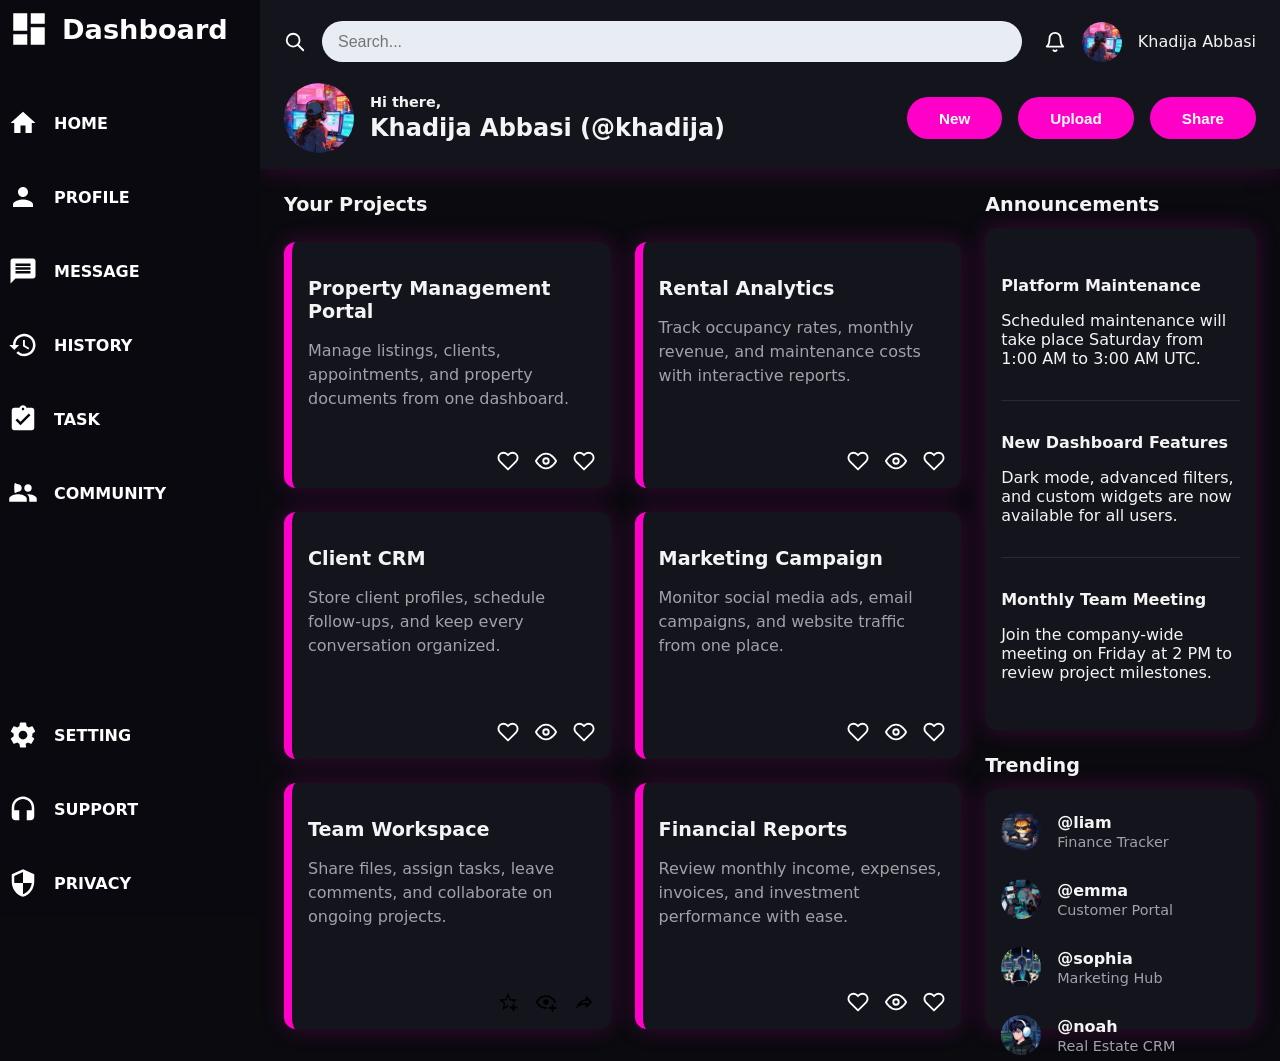
==== commit dfc6934a: "replaces external svgs with inline because its easy to control , and changed the theme from pastel t" ====
--- a/index.html
+++ b/index.html
@@ -45,6 +45,7 @@
                 <div>HISTORY</div>
             </div>
             <div class="icon_">
+
                 <svg xmlns="http://w3.org" viewBox="0 0 24 24" fill="#FFFFFF">
                   <path d="M19 3h-4.18C14.4 1.84 13.3 1 12 1s-2.4.84-2.82 2H5c-1.1 0-2 .9-2 2v14c0 1.1.9 2 2 2h14c1.1 0 2-.9 2-2V5c0-1.1-.9-2-2-2zm-7 0c.55 0 1 .45 1 1s-.45 1-1 1-1-.45-1-1 .45-1 1-1zm-2 14l-4-4 1.41-1.41L10 14.17l6.59-6.59L18 9l-8 8z"/>
                 </svg>
@@ -92,7 +93,7 @@
                     <div class="upper">
 
                           <div class="search_area">
-                              <svg class="icon"xmlns="http://w3.org" viewBox="0 0 24 24" fill="none" stroke="#000000" stroke-width="2" stroke-linecap="round" stroke-linejoin="round">
+                              <svg class="icon"xmlns="http://w3.org" viewBox="0 0 24 24" fill="none" stroke="#FFFFFF" stroke-width="2" stroke-linecap="round" stroke-linejoin="round">
                                   <path d="M21 21l-6-6m2-5a7 7 0 11-14 0 7 7 0 0114 0z"/>
                                 </svg>
 
@@ -100,7 +101,7 @@
                           </div>
                       
                           <div class="profile_small">
-                              <svg class="icon"xmlns="http://w3.org" viewBox="0 0 24 24" fill="none" stroke="#000000" stroke-width="2" stroke-linecap="round" stroke-linejoin="round">
+                              <svg class="icon"xmlns="http://w3.org" viewBox="0 0 24 24" fill="none" stroke="#FFFFFF" stroke-width="2" stroke-linecap="round" stroke-linejoin="round">
                                   <path d="M18 8A6 6 0 0 0 6 8c0 7-3 9-3 9h18s-3-2-3-9M13.73 21a2 2 0 0 1-3.46 0"/>
                                 </svg>
 
@@ -145,28 +146,88 @@
                             <p class="project_heading">Property Management Portal</p>
                             <p class="project_des">Manage listings, clients, appointments, and property documents from one dashboard.</p>
                         </div>
-                        <div class="icon_con"><img class="icon"  src="svgs/star.svg" alt="star logo"><img class="icon" src="svgs/eye.svg" alt="eye logo"><img  class="icon" src="svgs/share.svg" alt="share logo"></div>
+                        <div class="icon_con">
+                            <svg class="icon"xmlns="http://w3.org" viewBox="0 0 24 24" fill="none" stroke="#FFFFFF" stroke-width="2" stroke-linecap="round" stroke-linejoin="round">
+                              <path d="M20.84 4.61a5.5 5.5 0 00-7.78 0L12 5.67l-1.06-1.06a5.5 5.5 0 00-7.78 7.78l1.06 1.06L12 21.23l7.78-7.78l1.06-1.06a5.5 5.5 0 000-7.78z"/>
+                            </svg>
+
+
+                            <svg class="icon"xmlns="http://w3.org" viewBox="0 0 24 24" fill="none" stroke="#FFFFFF" stroke-width="2" stroke-linecap="round" stroke-linejoin="round">
+                              <path d="M1 12s4-8 11-8 11 8 11 8-4 8-11 8-11-8-11-8zm11 3a3 3 0 100-6 3 3 0 000 6z"/>
+                            </svg>
+
+                            
+                            
+                            <svg class="icon" xmlns="http://w3.org" viewBox="0 0 24 24" fill="none" stroke="#FFFFFF" stroke-width="2" stroke-linecap="round" stroke-linejoin="round">
+                              <path d="M20.84 4.61a5.5 5.5 0 00-7.78 0L12 5.67l-1.06-1.06a5.5 5.5 0 00-7.78 7.78l1.06 1.06L12 21.23l7.78-7.78l1.06-1.06a5.5 5.5 0 000-7.78z"/>
+                            </svg>
+                        </div>
                     </div>
                     <div class="card">
                         <div>
                             <p class="project_heading">Rental Analytics </p>
                             <p class="project_des">Track occupancy rates, monthly revenue, and maintenance costs with interactive reports.</p>
                         </div>
-                        <div class="icon_con"><img class="icon" src="svgs/star.svg" alt="star logo"><img class="icon" src="svgs/eye.svg" alt="eye logo"><img class="icon" src="svgs/share.svg" alt="share logo"></div>
+                        <div class="icon_con">
+                            <svg class="icon"xmlns="http://w3.org" viewBox="0 0 24 24" fill="none" stroke="#FFFFFF" stroke-width="2" stroke-linecap="round" stroke-linejoin="round">
+                              <path d="M20.84 4.61a5.5 5.5 0 00-7.78 0L12 5.67l-1.06-1.06a5.5 5.5 0 00-7.78 7.78l1.06 1.06L12 21.23l7.78-7.78l1.06-1.06a5.5 5.5 0 000-7.78z"/>
+                            </svg>
+
+
+                            <svg class="icon"xmlns="http://w3.org" viewBox="0 0 24 24" fill="none" stroke="#FFFFFF" stroke-width="2" stroke-linecap="round" stroke-linejoin="round">
+                              <path d="M1 12s4-8 11-8 11 8 11 8-4 8-11 8-11-8-11-8zm11 3a3 3 0 100-6 3 3 0 000 6z"/>
+                            </svg>
+
+                            
+                            
+                            <svg class="icon" xmlns="http://w3.org" viewBox="0 0 24 24" fill="none" stroke="#FFFFFF" stroke-width="2" stroke-linecap="round" stroke-linejoin="round">
+                              <path d="M20.84 4.61a5.5 5.5 0 00-7.78 0L12 5.67l-1.06-1.06a5.5 5.5 0 00-7.78 7.78l1.06 1.06L12 21.23l7.78-7.78l1.06-1.06a5.5 5.5 0 000-7.78z"/>
+                            </svg>
+                        </div>
                     </div>
                     <div class="card">
                         <div>
                             <p class="project_heading">Client CRM</p>
                             <p class="project_des">Store client profiles, schedule follow-ups, and keep every conversation organized.</p>
                         </div>
-                        <div class="icon_con"><img class="icon" src="svgs/star.svg" alt="star logo"><img class="icon" src="svgs/eye.svg" alt="eye logo"><img class="icon" src="svgs/share.svg" alt="share logo"></div>
+                        <div class="icon_con">
+                            <svg class="icon"xmlns="http://w3.org" viewBox="0 0 24 24" fill="none" stroke="#FFFFFF" stroke-width="2" stroke-linecap="round" stroke-linejoin="round">
+                              <path d="M20.84 4.61a5.5 5.5 0 00-7.78 0L12 5.67l-1.06-1.06a5.5 5.5 0 00-7.78 7.78l1.06 1.06L12 21.23l7.78-7.78l1.06-1.06a5.5 5.5 0 000-7.78z"/>
+                            </svg>
+
+
+                            <svg class="icon"xmlns="http://w3.org" viewBox="0 0 24 24" fill="none" stroke="#FFFFFF" stroke-width="2" stroke-linecap="round" stroke-linejoin="round">
+                              <path d="M1 12s4-8 11-8 11 8 11 8-4 8-11 8-11-8-11-8zm11 3a3 3 0 100-6 3 3 0 000 6z"/>
+                            </svg>
+
+                            
+                            
+                            <svg class="icon" xmlns="http://w3.org" viewBox="0 0 24 24" fill="none" stroke="#FFFFFF" stroke-width="2" stroke-linecap="round" stroke-linejoin="round">
+                              <path d="M20.84 4.61a5.5 5.5 0 00-7.78 0L12 5.67l-1.06-1.06a5.5 5.5 0 00-7.78 7.78l1.06 1.06L12 21.23l7.78-7.78l1.06-1.06a5.5 5.5 0 000-7.78z"/>
+                            </svg>
+                        </div>
                     </div>
                     <div class="card">
                         <div>
                             <p class="project_heading"> Marketing Campaign</p>
                             <p class="project_des">Monitor social media ads, email campaigns, and website traffic from one place.</p>
                         </div>
-                        <div class="icon_con"><img class="icon" src="svgs/star.svg" alt="star logo"><img class="icon" src="svgs/eye.svg" alt="eye logo"><img class="icon" src="svgs/share.svg" alt="share logo"></div>
+                        <div class="icon_con">
+                            <svg class="icon"xmlns="http://w3.org" viewBox="0 0 24 24" fill="none" stroke="#FFFFFF" stroke-width="2" stroke-linecap="round" stroke-linejoin="round">
+                              <path d="M20.84 4.61a5.5 5.5 0 00-7.78 0L12 5.67l-1.06-1.06a5.5 5.5 0 00-7.78 7.78l1.06 1.06L12 21.23l7.78-7.78l1.06-1.06a5.5 5.5 0 000-7.78z"/>
+                            </svg>
+
+
+                            <svg class="icon"xmlns="http://w3.org" viewBox="0 0 24 24" fill="none" stroke="#FFFFFF" stroke-width="2" stroke-linecap="round" stroke-linejoin="round">
+                              <path d="M1 12s4-8 11-8 11 8 11 8-4 8-11 8-11-8-11-8zm11 3a3 3 0 100-6 3 3 0 000 6z"/>
+                            </svg>
+
+                            
+                            
+                            <svg class="icon" xmlns="http://w3.org" viewBox="0 0 24 24" fill="none" stroke="#FFFFFF" stroke-width="2" stroke-linecap="round" stroke-linejoin="round">
+                              <path d="M20.84 4.61a5.5 5.5 0 00-7.78 0L12 5.67l-1.06-1.06a5.5 5.5 0 00-7.78 7.78l1.06 1.06L12 21.23l7.78-7.78l1.06-1.06a5.5 5.5 0 000-7.78z"/>
+                            </svg>
+                        </div>
                     </div>
                     <div class="card">
                         <div>
@@ -180,7 +241,22 @@
                             <p class="project_heading"> Financial Reports</p>
                             <p class="project_des">Review monthly income, expenses, invoices, and investment performance with ease.</p>
                         </div>
-                        <div class="icon_con"><img class="icon" src="svgs/star.svg" alt="star logo"><img class="icon" src="svgs/eye.svg" alt="eye logo"><img class="icon" src="svgs/share.svg" alt="share logo"></div>
+                        <div class="icon_con">
+                            <svg class="icon"xmlns="http://w3.org" viewBox="0 0 24 24" fill="none" stroke="#FFFFFF" stroke-width="2" stroke-linecap="round" stroke-linejoin="round">
+                              <path d="M20.84 4.61a5.5 5.5 0 00-7.78 0L12 5.67l-1.06-1.06a5.5 5.5 0 00-7.78 7.78l1.06 1.06L12 21.23l7.78-7.78l1.06-1.06a5.5 5.5 0 000-7.78z"/>
+                            </svg>
+
+
+                            <svg class="icon"xmlns="http://w3.org" viewBox="0 0 24 24" fill="none" stroke="#FFFFFF" stroke-width="2" stroke-linecap="round" stroke-linejoin="round">
+                              <path d="M1 12s4-8 11-8 11 8 11 8-4 8-11 8-11-8-11-8zm11 3a3 3 0 100-6 3 3 0 000 6z"/>
+                            </svg>
+
+                            
+                            
+                            <svg class="icon" xmlns="http://w3.org" viewBox="0 0 24 24" fill="none" stroke="#FFFFFF" stroke-width="2" stroke-linecap="round" stroke-linejoin="round">
+                              <path d="M20.84 4.61a5.5 5.5 0 00-7.78 0L12 5.67l-1.06-1.06a5.5 5.5 0 00-7.78 7.78l1.06 1.06L12 21.23l7.78-7.78l1.06-1.06a5.5 5.5 0 000-7.78z"/>
+                            </svg>
+                        </div>
                     </div>
                 </div>
                 </div>
--- a/style.css
+++ b/style.css
@@ -1,23 +1,20 @@
 :root{
     /* Backgrounds */
-    --bg: #F6F5F2;
-    --surface: #FFFFFF;
-    --sidebar: #3B5B50;
-    --sidebar-hover: #4B7063;
-
-    /* Accent */
-    --primary: #A67C52;
-    --primary-light: #C89B6D;
-
-    /* Text */
-    --text: #2C2C2C;
-    --text-light: #6E6E6E;
+    --bg: #0A0A0F;
+    --surface: #14141C;
+    --sidebar: #09090F;
+    --sidebar-hover: #1A1A27;
+
+    --primary: #FF00C8;
+    --primary-light: #FF6CE5;
+    --secondary: #00F5FF;
+
+    --text: #F4F4F5;
+    --text-light: #A1A1AA;
     --white: #FFFFFF;
 
-    /* Borders & Shadow */
-    --border: #E7E4DD;
-    --shadow: 0 8px 20px rgba(0,0,0,.08);
-
+    --border: #2A2A35;
+    --shadow: 0 0 25px rgba(255,0,200,.2);
     /* Spacing */
     --xs: .25rem;
     --sm: .5rem;
@@ -158,7 +155,8 @@
     gap:1.5rem;
 
 }
-#header{background:var(--surface);
+#header{
+    background:var(--surface);
 
     padding:var(--lg) var(--xl);
 
@@ -167,7 +165,7 @@
     display:grid;
     gap:var(--lg);
     
-    background:white;
+    
     
 }
 .search_area{
@@ -329,4 +327,8 @@
 
 .announ:not(:last-child){
     border-bottom:1px solid var(--border);
+}
+.dp{
+    object-fit: cover;    
+  border-radius: 50%; 
 }
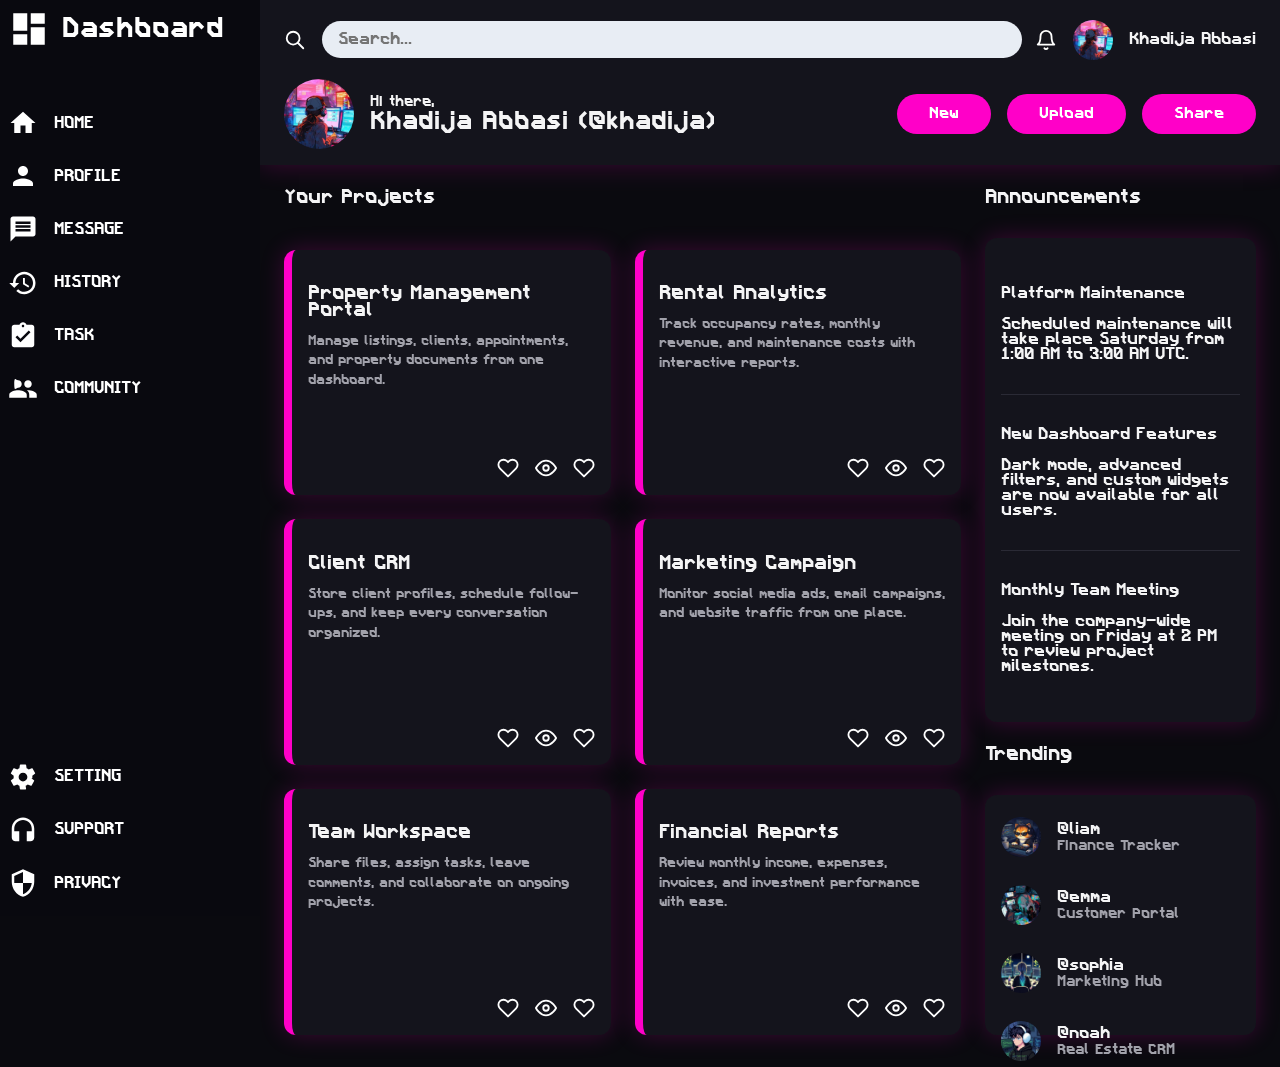
==== commit 62014367: "changed the font to go with the theme" ====
--- a/index.html
+++ b/index.html
@@ -234,7 +234,22 @@
                             <p class="project_heading">Team Workspace</p>
                             <p class="project_des">Share files, assign tasks, leave comments, and collaborate on ongoing projects.</p>
                         </div>
-                        <div class="icon_con"><img class="icon"  src="svgs/star.svg" alt="star logo"><img class="icon" src="svgs/eye.svg" alt="eye logo"><img class="icon" src="svgs/share.svg" alt="share logo"></div>
+                        <div class="icon_con">
+                            <svg class="icon"xmlns="http://w3.org" viewBox="0 0 24 24" fill="none" stroke="#FFFFFF" stroke-width="2" stroke-linecap="round" stroke-linejoin="round">
+                              <path d="M20.84 4.61a5.5 5.5 0 00-7.78 0L12 5.67l-1.06-1.06a5.5 5.5 0 00-7.78 7.78l1.06 1.06L12 21.23l7.78-7.78l1.06-1.06a5.5 5.5 0 000-7.78z"/>
+                            </svg>
+
+
+                            <svg class="icon"xmlns="http://w3.org" viewBox="0 0 24 24" fill="none" stroke="#FFFFFF" stroke-width="2" stroke-linecap="round" stroke-linejoin="round">
+                              <path d="M1 12s4-8 11-8 11 8 11 8-4 8-11 8-11-8-11-8zm11 3a3 3 0 100-6 3 3 0 000 6z"/>
+                            </svg>
+
+                            
+                            
+                            <svg class="icon" xmlns="http://w3.org" viewBox="0 0 24 24" fill="none" stroke="#FFFFFF" stroke-width="2" stroke-linecap="round" stroke-linejoin="round">
+                              <path d="M20.84 4.61a5.5 5.5 0 00-7.78 0L12 5.67l-1.06-1.06a5.5 5.5 0 00-7.78 7.78l1.06 1.06L12 21.23l7.78-7.78l1.06-1.06a5.5 5.5 0 000-7.78z"/>
+                            </svg>
+                        </div>
                     </div>
                     <div class="card">
                         <div>
--- a/style.css
+++ b/style.css
@@ -1,3 +1,15 @@
+@font-face {
+    font-family: 'geofont_edgeedge-bold';
+    src: url('geofont-edge-bold-webfont.woff2') format('woff2'),
+         url('geofont-edge-bold-webfont.woff') format('woff');
+    font-weight: normal;
+    font-style: normal;
+
+}
+*{
+    font-family: 'geofont_edgeedge-bold','Segoe UI', Tahoma, Geneva, Verdana, sans-serif;
+    
+}
 :root{
     /* Backgrounds */
     --bg: #0A0A0F;
@@ -25,6 +37,7 @@
     /* Radius */
     --radius: 12px;
 }
+
 body{
     display:grid;
     grid-template-columns: 260px 4fr;
@@ -152,7 +165,7 @@
 #navigation,
 #personal_brand{
     display:grid;
-    gap:1.5rem;
+    gap:0.2rem;
 
 }
 #header{
@@ -228,6 +241,7 @@
     color:var(--text-light);
 
     line-height:1.5;
+    font-size: small;
 }
 
 .trending > div{
@@ -310,6 +324,7 @@
     margin:0;
     font-size:1.2rem;
     font-weight:700;
+    margin-bottom: 20px;
 }
 #navigation{
     margin-bottom:3rem;
